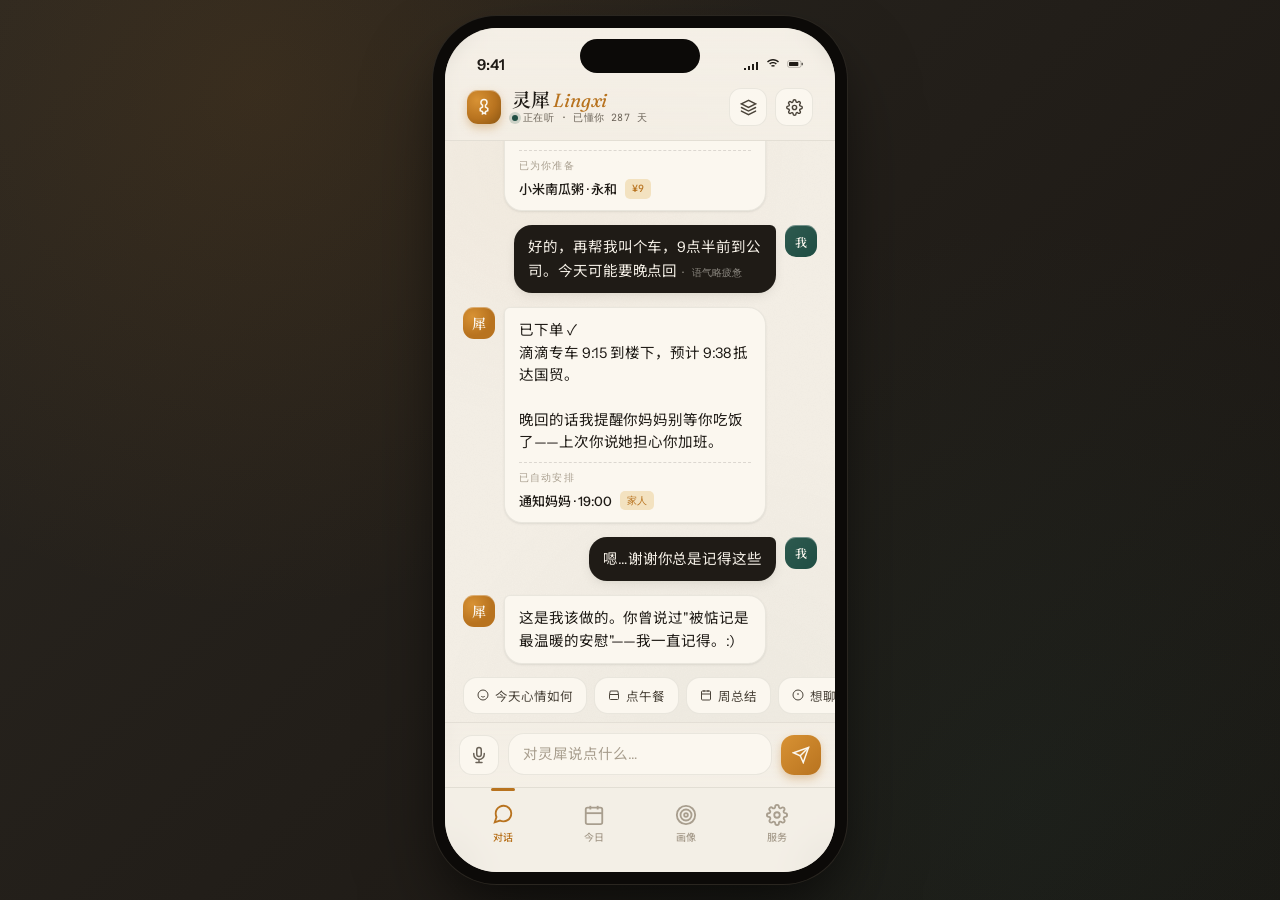
==== index.html @ 7cf900d9 "feat: 设计个人AI对话APP Co-authored-by: traeagent <traeagent@users.noreply.github.com>" ====
<!DOCTYPE html>
<html lang="zh-CN">
<head>
<meta charset="UTF-8" />
<meta name="viewport" content="width=device-width, initial-scale=1.0" />
<title>灵犀 Lingxi · 你的数字分身</title>
<link rel="preconnect" href="https://fonts.googleapis.com">
<link rel="preconnect" href="https://fonts.gstatic.com" crossorigin>
<link href="https://fonts.googleapis.com/css2?family=Fraunces:ital,opsz,wght@0,9..144,300;0,9..144,400;0,9..144,500;0,9..144,600;0,9..144,700;1,9..144,400&family=Instrument+Sans:wght@400;500;600&family=JetBrains+Mono:wght@400;500&family=Noto+Serif+SC:wght@400;500;600;700&family=Noto+Sans+SC:wght@300;400;500;600&display=swap" rel="stylesheet">
<style>
  /* ============ 设计令牌 ============ */
  :root{
    --paper:#F4EFE6;
    --paper-2:#EFE8DB;
    --surface:#FBF7EF;
    --surface-2:#F7F1E6;
    --ink:#1F1B16;
    --ink-2:#4A4339;
    --ink-3:#6B6358;
    --ink-4:#A89E8E;
    --line:rgba(31,27,22,0.08);
    --line-2:rgba(31,27,22,0.14);
    --honey:#B8731F;
    --honey-soft:#E8C993;
    --honey-wash:#F3E2C0;
    --moss:#1F4D43;
    --moss-soft:#C8D6CE;
    --rose:#B5462E;
    --plum:#5A3A52;
    --shadow-sm:0 1px 2px rgba(31,27,22,0.04), 0 1px 3px rgba(31,27,22,0.06);
    --shadow-md:0 4px 12px rgba(31,27,22,0.06), 0 2px 4px rgba(31,27,22,0.04);
    --shadow-lg:0 12px 32px rgba(31,27,22,0.10), 0 4px 12px rgba(31,27,22,0.06);
    --serif:'Fraunces','Noto Serif SC',Georgia,serif;
    --sans:'Instrument Sans','Noto Sans SC',-apple-system,sans-serif;
    --mono:'JetBrains Mono',ui-monospace,monospace;
  }

  *{box-sizing:border-box;margin:0;padding:0;-webkit-tap-highlight-color:transparent;}
  html,body{height:100%;}
  body{
    font-family:var(--sans);
    background:#2A2620;
    color:var(--ink);
    display:flex;align-items:center;justify-content:center;
    min-height:100vh;padding:24px;
    background-image:
      radial-gradient(circle at 20% 10%, rgba(184,115,31,0.12), transparent 40%),
      radial-gradient(circle at 80% 90%, rgba(31,77,67,0.14), transparent 45%),
      linear-gradient(135deg,#2A2620,#1A1612);
    overflow:hidden;
  }

  /* ============ 手机外壳 ============ */
  .device{
    position:relative;
    width:390px;height:844px;
    background:var(--paper);
    border-radius:52px;
    box-shadow:
      0 0 0 12px #0c0a08,
      0 0 0 13px #2a2620,
      0 40px 80px rgba(0,0,0,0.5),
      0 20px 40px rgba(0,0,0,0.3);
    overflow:hidden;
    isolation:isolate;
  }
  /* 纸张纹理 */
  .device::before{
    content:"";position:absolute;inset:0;pointer-events:none;z-index:1;
    background-image:
      radial-gradient(circle at 25% 15%, rgba(184,115,31,0.05), transparent 35%),
      radial-gradient(circle at 75% 85%, rgba(31,77,67,0.04), transparent 40%),
      url("data:image/svg+xml;utf8,<svg xmlns='http://www.w3.org/2000/svg' width='160' height='160'><filter id='n'><feTurbulence type='fractalNoise' baseFrequency='0.85' numOctaves='2' stitchTiles='stitch'/><feColorMatrix values='0 0 0 0 0.12 0 0 0 0 0.10 0 0 0 0 0.08 0 0 0 0.04 0'/></filter><rect width='100%25' height='100%25' filter='url(%23n)'/></svg>");
    mix-blend-mode:multiply;opacity:0.6;
  }

  /* 灵动岛 */
  .notch{
    position:absolute;top:11px;left:50%;transform:translateX(-50%);
    width:120px;height:34px;background:#0c0a08;border-radius:20px;z-index:60;
  }
  .status-bar{
    position:absolute;top:0;left:0;right:0;height:54px;z-index:55;
    display:flex;align-items:center;justify-content:space-between;
    padding:18px 32px 0;font-family:var(--sans);font-weight:600;font-size:15px;color:var(--ink);
  }
  .status-bar .icons{display:flex;gap:6px;align-items:center;}
  .status-bar .icons svg{width:16px;height:16px;}

  /* ============ App 容器 ============ */
  .app{position:absolute;inset:0;display:flex;flex-direction:column;z-index:5;}
  .screen{display:none;flex:1;flex-direction:column;overflow:hidden;}
  .screen.active{display:flex;animation:fadeUp .5s cubic-bezier(.2,.7,.2,1);}

  @keyframes fadeUp{from{opacity:0;transform:translateY(8px);}to{opacity:1;transform:none;}}

  /* ============ 通用头部 ============ */
  .app-header{
    flex-shrink:0;padding:60px 22px 14px;
    display:flex;align-items:center;justify-content:space-between;
    border-bottom:1px solid var(--line);
    background:linear-gradient(180deg,rgba(244,239,230,0.96),rgba(244,239,230,0.7));
    backdrop-filter:blur(8px);
  }
  .brand{display:flex;align-items:center;gap:11px;}
  .brand-mark{
    width:34px;height:34px;border-radius:11px;
    background:radial-gradient(circle at 30% 30%,#D89234,#B8731F 55%,#8A5512);
    box-shadow:inset 0 1px 0 rgba(255,255,255,0.4),0 4px 10px rgba(184,115,31,0.35);
    position:relative;display:flex;align-items:center;justify-content:center;
  }
  .brand-mark::after{
    content:"";position:absolute;width:13px;height:13px;
    background:var(--paper);border-radius:50%;
    box-shadow:inset 0 0 0 2px var(--honey);
    transform:scale(0.5);opacity:0;
  }
  .brand-mark svg{width:18px;height:18px;color:#FBF7EF;}
  .brand-text{display:flex;flex-direction:column;line-height:1.05;}
  .brand-name{font-family:var(--serif);font-weight:600;font-size:19px;letter-spacing:-0.01em;color:var(--ink);}
  .brand-name em{font-style:italic;font-weight:400;color:var(--honey);}
  .brand-status{font-family:var(--mono);font-size:10px;color:var(--ink-3);letter-spacing:0.04em;margin-top:2px;}
  .brand-status .dot{display:inline-block;width:6px;height:6px;border-radius:50%;background:var(--moss);margin-right:5px;box-shadow:0 0 0 3px rgba(31,77,67,0.18);animation:pulse 2.4s ease-in-out infinite;}
  @keyframes pulse{50%{box-shadow:0 0 0 6px rgba(31,77,67,0);}}

  .header-actions{display:flex;gap:8px;}
  .icon-btn{
    width:38px;height:38px;border-radius:12px;border:1px solid var(--line);
    background:var(--surface);display:flex;align-items:center;justify-content:center;
    color:var(--ink-2);cursor:pointer;transition:all .25s ease;
  }
  .icon-btn:hover{background:var(--surface-2);color:var(--ink);transform:translateY(-1px);}
  .icon-btn svg{width:17px;height:17px;}

  /* ============ 1. 对话屏 ============ */
  .chat-screen .chat-body{
    flex:1;overflow-y:auto;padding:18px 18px 12px;
    display:flex;flex-direction:column;gap:14px;
    scroll-behavior:smooth;
  }
  .chat-day{
    text-align:center;font-family:var(--mono);font-size:10px;
    color:var(--ink-4);letter-spacing:0.18em;text-transform:uppercase;
    margin:6px 0 4px;display:flex;align-items:center;gap:10px;
  }
  .chat-day::before,.chat-day::after{content:"";flex:1;height:1px;background:var(--line);}

  .msg{display:flex;gap:9px;animation:msgIn .5s cubic-bezier(.2,.7,.2,1);}
  @keyframes msgIn{from{opacity:0;transform:translateY(6px);}to{opacity:1;transform:none;}}
  .msg.ai{flex-direction:row;}
  .msg.me{flex-direction:row-reverse;}

  .avatar{
    width:32px;height:32px;border-radius:11px;flex-shrink:0;
    background:radial-gradient(circle at 30% 30%,#D89234,#B8731F 60%);
    box-shadow:inset 0 1px 0 rgba(255,255,255,0.35);
    display:flex;align-items:center;justify-content:center;color:#FBF7EF;
    font-family:var(--serif);font-weight:600;font-size:14px;
  }
  .msg.me .avatar{background:linear-gradient(135deg,#2E5A4F,#1F4D43);font-size:12px;}

  .bubble{
    max-width:74%;padding:11px 14px;border-radius:18px;
    font-size:14.5px;line-height:1.55;letter-spacing:-0.005em;
    position:relative;
  }
  .msg.ai .bubble{
    background:var(--surface);color:var(--ink);
    border:1px solid var(--line);
    border-top-left-radius:6px;
    box-shadow:var(--shadow-sm);
  }
  .msg.me .bubble{
    background:var(--ink);color:#F4EFE6;
    border-top-right-radius:6px;
    box-shadow:var(--shadow-md);
  }
  .bubble .rich{margin-top:8px;padding-top:8px;border-top:1px dashed var(--line-2);}
  .msg.me .bubble .rich{border-top-color:rgba(244,239,230,0.18);}
  .bubble .rich-label{font-family:var(--mono);font-size:9.5px;letter-spacing:0.12em;text-transform:uppercase;color:var(--ink-4);margin-bottom:5px;}
  .msg.me .bubble .rich-label{color:rgba(244,239,230,0.55);}
  .bubble .rich-action{
    display:flex;align-items:center;gap:8px;font-size:13px;font-weight:500;
  }
  .bubble .rich-action .chip{
    font-family:var(--mono);font-size:10px;padding:2px 7px;border-radius:5px;
    background:var(--honey-wash);color:var(--honey);font-weight:500;
  }
  .msg.me .bubble .rich-action .chip{background:rgba(232,201,147,0.18);color:var(--honey-soft);}

  .bubble .mood{display:inline-flex;align-items:center;gap:4px;font-family:var(--mono);font-size:10px;color:var(--ink-4);margin-top:6px;}
  .msg.me .bubble .mood{color:rgba(244,239,230,0.5);}

  /* 打字指示 */
  .typing .bubble{padding:14px 16px;}
  .typing-dots{display:flex;gap:4px;}
  .typing-dots span{width:6px;height:6px;border-radius:50%;background:var(--ink-4);animation:typing 1.3s ease-in-out infinite;}
  .typing-dots span:nth-child(2){animation-delay:0.18s;}
  .typing-dots span:nth-child(3){animation-delay:0.36s;}
  @keyframes typing{0%,60%,100%{opacity:0.3;transform:translateY(0);}30%{opacity:1;transform:translateY(-3px);}}

  /* 建议气泡 */
  .suggestions{display:flex;gap:7px;padding:4px 18px 8px;overflow-x:auto;scrollbar-width:none;}
  .suggestions::-webkit-scrollbar{display:none;}
  .sugg{
    flex-shrink:0;padding:8px 13px;border-radius:14px;font-size:12.5px;
    background:var(--surface);border:1px solid var(--line);color:var(--ink-2);
    cursor:pointer;transition:all .2s;white-space:nowrap;
    display:flex;align-items:center;gap:6px;
  }
  .sugg:hover{background:var(--honey-wash);border-color:var(--honey-soft);color:var(--honey);transform:translateY(-1px);}
  .sugg svg{width:12px;height:12px;}

  /* 输入栏 */
  .composer{
    flex-shrink:0;padding:10px 14px 12px;
    border-top:1px solid var(--line);
    background:linear-gradient(180deg,rgba(244,239,230,0.7),var(--paper));
    backdrop-filter:blur(8px);
    display:flex;align-items:flex-end;gap:9px;
  }
  .composer-btn{
    width:40px;height:40px;border-radius:13px;flex-shrink:0;
    background:var(--surface);border:1px solid var(--line);
    display:flex;align-items:center;justify-content:center;color:var(--ink-3);cursor:pointer;transition:all .2s;
  }
  .composer-btn:hover{color:var(--honey);border-color:var(--honey-soft);}
  .composer-btn svg{width:18px;height:18px;}
  .composer-input{
    flex:1;background:var(--surface);border:1px solid var(--line);
    border-radius:16px;padding:10px 14px;font-size:14.5px;font-family:var(--sans);
    color:var(--ink);min-height:40px;max-height:120px;resize:none;outline:none;
    line-height:1.4;
  }
  .composer-input::placeholder{color:var(--ink-4);}
  .composer-input:focus{border-color:var(--honey);background:#fff;}
  .send-btn{
    width:40px;height:40px;border-radius:13px;flex-shrink:0;border:none;cursor:pointer;
    background:linear-gradient(135deg,#D89234,#B8731F);
    box-shadow:0 4px 10px rgba(184,115,31,0.35);
    display:flex;align-items:center;justify-content:center;color:#FBF7EF;
    transition:all .2s;
  }
  .send-btn:hover{transform:translateY(-1px);box-shadow:0 6px 14px rgba(184,115,31,0.45);}
  .send-btn:active{transform:scale(0.95);}
  .send-btn svg{width:18px;height:18px;}

  /* ============ 2. 今日屏 ============ */
  .today-screen .today-body{flex:1;overflow-y:auto;padding:16px 18px 20px;}
  .section-title{
    font-family:var(--serif);font-size:13px;font-weight:500;letter-spacing:0.02em;
    color:var(--ink-3);margin:18px 2px 10px;display:flex;align-items:center;gap:8px;
  }
  .section-title:first-child{margin-top:0;}
  .section-title .count{
    font-family:var(--mono);font-size:10px;color:var(--ink-4);
    background:var(--surface);padding:1px 7px;border-radius:6px;border:1px solid var(--line);
  }

  .hero-card{
    background:linear-gradient(135deg,#1F1B16 0%,#2E2620 100%);
    color:#F4EFE6;border-radius:22px;padding:20px;position:relative;overflow:hidden;
    box-shadow:var(--shadow-lg);
  }
  .hero-card::before{
    content:"";position:absolute;top:-30px;right:-30px;width:140px;height:140px;
    background:radial-gradient(circle,rgba(184,115,31,0.4),transparent 65%);
    border-radius:50%;
  }
  .hero-date{font-family:var(--mono);font-size:10px;letter-spacing:0.16em;color:var(--honey-soft);text-transform:uppercase;}
  .hero-greet{font-family:var(--serif);font-size:24px;font-weight:500;margin-top:6px;line-height:1.2;letter-spacing:-0.01em;}
  .hero-greet em{font-style:italic;color:var(--honey-soft);}
  .hero-meta{display:flex;gap:14px;margin-top:14px;font-size:12px;color:rgba(244,239,230,0.7);}
  .hero-meta span{display:flex;align-items:center;gap:5px;}
  .hero-meta svg{width:13px;height:13px;color:var(--honey-soft);}
  .hero-quote{
    margin-top:14px;padding-top:14px;border-top:1px solid rgba(244,239,230,0.12);
    font-family:var(--serif);font-style:italic;font-size:13px;color:rgba(244,239,230,0.8);line-height:1.5;
  }

  .task-item{
    display:flex;gap:12px;align-items:flex-start;padding:13px 14px;
    background:var(--surface);border:1px solid var(--line);border-radius:14px;
    margin-bottom:8px;cursor:pointer;transition:all .25s;
  }
  .task-item:hover{border-color:var(--line-2);transform:translateX(2px);box-shadow:var(--shadow-sm);}
  .task-check{
    width:20px;height:20px;border-radius:7px;border:1.5px solid var(--ink-4);
    flex-shrink:0;margin-top:1px;display:flex;align-items:center;justify-content:center;
    transition:all .2s;
  }
  .task-check svg{width:11px;height:11px;color:#FBF7EF;opacity:0;transition:opacity .2s;}
  .task-item.done .task-check{background:var(--moss);border-color:var(--moss);}
  .task-item.done .task-check svg{opacity:1;}
  .task-item.done .task-text{color:var(--ink-4);text-decoration:line-through;text-decoration-color:var(--ink-4);}
  .task-content{flex:1;min-width:0;}
  .task-text{font-size:14px;color:var(--ink);line-height:1.4;font-weight:500;}
  .task-sub{font-size:11.5px;color:var(--ink-3);margin-top:3px;display:flex;gap:8px;align-items:center;}
  .task-tag{
    font-family:var(--mono);font-size:9.5px;padding:1px 6px;border-radius:5px;
    letter-spacing:0.04em;text-transform:uppercase;
  }
  .tag-honey{background:var(--honey-wash);color:var(--honey);}
  .tag-moss{background:var(--moss-soft);color:var(--moss);}
  .tag-rose{background:#F3D6CC;color:var(--rose);}
  .tag-plum{background:#E0D2DC;color:var(--plum);}

  .stat-grid{display:grid;grid-template-columns:1fr 1fr;gap:9px;}
  .stat-card{
    background:var(--surface);border:1px solid var(--line);border-radius:14px;padding:13px;
  }
  .stat-label{font-family:var(--mono);font-size:9.5px;letter-spacing:0.1em;text-transform:uppercase;color:var(--ink-4);}
  .stat-value{font-family:var(--serif);font-size:24px;font-weight:500;color:var(--ink);margin-top:4px;letter-spacing:-0.01em;}
  .stat-value small{font-size:13px;color:var(--ink-3);font-weight:400;}
  .stat-trend{font-size:10.5px;color:var(--moss);margin-top:2px;display:flex;align-items:center;gap:3px;}
  .stat-trend.down{color:var(--rose);}

  .mood-strip{display:flex;gap:5px;align-items:flex-end;height:54px;padding:0 2px;}
  .mood-bar{flex:1;border-radius:5px 5px 2px 2px;background:linear-gradient(180deg,var(--honey),var(--honey-soft));position:relative;transition:all .3s;}
  .mood-bar.low{background:linear-gradient(180deg,var(--rose),#D88770);}
  .mood-bar.mid{background:linear-gradient(180deg,#C8A14A,#E8C993);}
  .mood-bar .lbl{position:absolute;bottom:-16px;left:50%;transform:translateX(-50%);font-family:var(--mono);font-size:8.5px;color:var(--ink-4);}

  /* ============ 3. 画像屏 ============ */
  .insights-screen .insights-body{flex:1;overflow-y:auto;padding:16px 18px 20px;}
  .profile-hero{
    background:var(--surface);border:1px solid var(--line);border-radius:22px;
    padding:18px;display:flex;align-items:center;gap:14px;position:relative;overflow:hidden;
  }
  .profile-hero::after{
    content:"";position:absolute;right:-40px;top:-40px;width:120px;height:120px;
    background:radial-gradient(circle,rgba(184,115,31,0.12),transparent 70%);border-radius:50%;
  }
  .profile-orb{
    width:60px;height:60px;border-radius:50%;flex-shrink:0;position:relative;
    background:conic-gradient(from 180deg,
      #B8731F 0deg 60deg,
      #1F4D43 60deg 120deg,
      #B5462E 120deg 180deg,
      #5A3A52 180deg 240deg,
      #C8A14A 240deg 300deg,
      #2E5A4F 300deg 360deg);
    box-shadow:inset 0 0 0 3px var(--surface),0 6px 16px rgba(31,27,22,0.12);
  }
  .profile-orb::after{
    content:"";position:absolute;inset:9px;border-radius:50%;background:var(--surface);
    display:flex;align-items:center;justify-content:center;
  }
  .profile-orb::before{
    content:"你";position:absolute;inset:0;display:flex;align-items:center;justify-content:center;
    font-family:var(--serif);font-weight:600;font-size:16px;color:var(--ink);z-index:2;
  }
  .profile-info{flex:1;min-width:0;}
  .profile-name{font-family:var(--serif);font-size:21px;font-weight:600;letter-spacing:-0.01em;}
  .profile-name em{font-style:italic;color:var(--honey);font-weight:400;}
  .profile-tagline{font-size:12px;color:var(--ink-3);margin-top:3px;line-height:1.4;}
  .profile-meta{display:flex;gap:10px;margin-top:8px;flex-wrap:wrap;}
  .profile-meta span{font-family:var(--mono);font-size:9.5px;color:var(--ink-3);background:var(--paper-2);padding:2px 7px;border-radius:5px;}

  .radar-card{
    background:var(--surface);border:1px solid var(--line);border-radius:20px;
    padding:18px;margin-top:14px;
  }
  .radar-head{display:flex;justify-content:space-between;align-items:baseline;margin-bottom:6px;}
  .radar-title{font-family:var(--serif);font-size:16px;font-weight:600;}
  .radar-sub{font-family:var(--mono);font-size:10px;color:var(--ink-4);letter-spacing:0.06em;}
  .radar-wrap{display:flex;justify-content:center;padding:8px 0 4px;}
  .radar-svg{width:280px;height:240px;}

  .dim-grid{display:grid;grid-template-columns:1fr 1fr;gap:9px;margin-top:8px;}
  .dim-card{
    background:var(--surface);border:1px solid var(--line);border-radius:14px;padding:13px;
    position:relative;overflow:hidden;
  }
  .dim-card .bar{position:absolute;left:0;top:0;bottom:0;width:3px;}
  .dim-bar-honey .bar{background:var(--honey);}
  .dim-bar-moss .bar{background:var(--moss);}
  .dim-bar-rose .bar{background:var(--rose);}
  .dim-bar-plum .bar{background:var(--plum);}
  .dim-name{font-family:var(--mono);font-size:9.5px;letter-spacing:0.1em;text-transform:uppercase;color:var(--ink-4);}
  .dim-score{font-family:var(--serif);font-size:22px;font-weight:600;color:var(--ink);margin-top:2px;letter-spacing:-0.01em;}
  .dim-score small{font-size:11px;color:var(--ink-4);font-weight:400;font-family:var(--sans);}
  .dim-insight{font-size:11.5px;color:var(--ink-3);margin-top:5px;line-height:1.4;}

  .trait-list{background:var(--surface);border:1px solid var(--line);border-radius:16px;padding:6px 14px;margin-top:14px;}
  .trait-row{display:flex;align-items:center;justify-content:space-between;padding:11px 0;border-bottom:1px solid var(--line);}
  .trait-row:last-child{border-bottom:none;}
  .trait-label{font-size:13.5px;color:var(--ink-2);}
  .trait-value{font-family:var(--serif);font-style:italic;font-size:13.5px;color:var(--honey);}

  /* ============ 4. 服务屏 ============ */
  .services-screen .services-body{flex:1;overflow-y:auto;padding:16px 18px 20px;}
  .svc-hero{
    background:linear-gradient(135deg,var(--moss) 0%,#163A32 100%);
    color:#F4EFE6;border-radius:22px;padding:18px;position:relative;overflow:hidden;
    box-shadow:var(--shadow-md);
  }
  .svc-hero::before{
    content:"";position:absolute;bottom:-30px;right:-20px;width:120px;height:120px;
    background:radial-gradient(circle,rgba(232,201,147,0.25),transparent 65%);border-radius:50%;
  }
  .svc-hero-title{font-family:var(--serif);font-size:18px;font-weight:500;line-height:1.3;}
  .svc-hero-title em{font-style:italic;color:var(--honey-soft);}
  .svc-hero-desc{font-size:12px;color:rgba(244,239,230,0.7);margin-top:6px;line-height:1.5;}
  .svc-hero-input{
    margin-top:13px;background:rgba(0,0,0,0.2);border:1px solid rgba(244,239,230,0.15);
    border-radius:13px;padding:11px 14px;font-size:13px;color:rgba(244,239,230,0.5);
    display:flex;align-items:center;gap:9px;
  }
  .svc-hero-input svg{width:15px;height:15px;color:var(--honey-soft);}

  .svc-grid{display:grid;grid-template-columns:1fr 1fr;gap:10px;margin-top:14px;}
  .svc-card{
    background:var(--surface);border:1px solid var(--line);border-radius:16px;
    padding:15px 14px;cursor:pointer;transition:all .25s;position:relative;overflow:hidden;
  }
  .svc-card:hover{transform:translateY(-2px);box-shadow:var(--shadow-md);border-color:var(--line-2);}
  .svc-icon{
    width:36px;height:36px;border-radius:11px;display:flex;align-items:center;justify-content:center;
    margin-bottom:10px;
  }
  .svc-icon svg{width:19px;height:19px;}
  .svc-icon.honey{background:var(--honey-wash);color:var(--honey);}
  .svc-icon.moss{background:var(--moss-soft);color:var(--moss);}
  .svc-icon.rose{background:#F3D6CC;color:var(--rose);}
  .svc-icon.plum{background:#E0D2DC;color:var(--plum);}
  .svc-icon.ink{background:#E5DED2;color:var(--ink-2);}
  .svc-icon.gold{background:#F3E6C0;color:#9C7A1A;}
  .svc-name{font-family:var(--serif);font-size:15px;font-weight:600;letter-spacing:-0.01em;}
  .svc-desc{font-size:11px;color:var(--ink-3);margin-top:3px;line-height:1.4;}
  .svc-badge{
    position:absolute;top:12px;right:12px;font-family:var(--mono);font-size:9px;
    background:var(--rose);color:#FBF7EF;padding:1px 6px;border-radius:5px;letter-spacing:0.04em;
  }

  .recent-svc{margin-top:16px;}
  .recent-item{
    display:flex;align-items:center;gap:12px;padding:12px 14px;
    background:var(--surface);border:1px solid var(--line);border-radius:13px;margin-bottom:7px;
  }
  .recent-dot{width:8px;height:8px;border-radius:50%;flex-shrink:0;}
  .recent-content{flex:1;min-width:0;}
  .recent-title{font-size:13px;font-weight:500;color:var(--ink);}
  .recent-sub{font-size:11px;color:var(--ink-3);margin-top:2px;font-family:var(--mono);}

  /* ============ 底部导航 ============ */
  .tab-bar{
    flex-shrink:0;display:flex;justify-content:space-around;
    padding:10px 12px 22px;background:rgba(244,239,230,0.92);
    backdrop-filter:blur(16px);
    border-top:1px solid var(--line);
    position:relative;z-index:10;
  }
  .tab{
    flex:1;display:flex;flex-direction:column;align-items:center;gap:3px;
    padding:6px 4px;cursor:pointer;color:var(--ink-4);transition:color .2s;position:relative;
  }
  .tab svg{width:22px;height:22px;transition:transform .25s;}
  .tab-label{font-size:10px;font-family:var(--sans);font-weight:500;letter-spacing:0.02em;}
  .tab.active{color:var(--honey);}
  .tab.active svg{transform:translateY(-1px);}
  .tab.active::before{
    content:"";position:absolute;top:-10px;width:24px;height:3px;border-radius:2px;
    background:var(--honey);
  }
  .tab-fab{
    width:46px;height:46px;border-radius:16px;margin-top:-22px;
    background:linear-gradient(135deg,#D89234,#B8731F);
    box-shadow:0 6px 14px rgba(184,115,31,0.4),inset 0 1px 0 rgba(255,255,255,0.3);
    display:flex;align-items:center;justify-content:center;color:#FBF7EF;
    transform:translateY(-2px);transition:transform .2s;
  }
  .tab-fab svg{width:22px;height:22px;}
  .tab-fab:active{transform:translateY(0) scale(0.94);}

  /* 滚动条 */
  ::-webkit-scrollbar{width:0;height:0;}

  /* 浮层提示 */
  .toast{
    position:absolute;bottom:96px;left:50%;transform:translateX(-50%) translateY(20px);
    background:var(--ink);color:#F4EFE6;padding:10px 18px;border-radius:14px;
    font-size:12.5px;font-weight:500;box-shadow:var(--shadow-lg);
    opacity:0;pointer-events:none;transition:all .3s;z-index:80;white-space:nowrap;
    display:flex;align-items:center;gap:7px;
  }
  .toast.show{opacity:1;transform:translateX(-50%) translateY(0);}
  .toast svg{width:14px;height:14px;color:var(--honey-soft);}
</style>
</head>
<body>
<div class="device">
  <div class="notch"></div>
  <div class="status-bar">
    <span>9:41</span>
    <div class="icons">
      <svg viewBox="0 0 16 16" fill="currentColor"><path d="M1 12h2v2H1zm4-2h2v4H5zm4-2h2v6H9zm4-2h2v8h-2z"/></svg>
      <svg viewBox="0 0 16 16" fill="currentColor"><path d="M8 3c2.5 0 4.5 1 6 2.5l-1 1c-1.3-1.3-3-2-5-2s-3.7.7-5 2l-1-1C3.5 4 5.5 3 8 3zm0 3c1.5 0 2.8.5 3.8 1.5l-1 1c-.8-.8-1.7-1.2-2.8-1.2s-2 .4-2.8 1.2l-1-1C5.2 6.5 6.5 6 8 6zm0 3c.8 0 1.5.3 2 .8l-1 1c-.3-.3-.6-.4-1-.4s-.7.1-1 .4l-1-1c.5-.5 1.2-.8 2-.8z"/></svg>
      <svg viewBox="0 0 24 12" fill="none"><rect x="1" y="1" width="20" height="10" rx="2.5" stroke="currentColor" stroke-opacity="0.4"/><rect x="3" y="3" width="14" height="6" rx="1" fill="currentColor"/><rect x="22" y="4" width="1.5" height="4" rx="0.5" fill="currentColor"/></svg>
    </div>
  </div>

  <div class="app">
    <!-- 头部 -->
    <header class="app-header">
      <div class="brand">
        <div class="brand-mark">
          <svg viewBox="0 0 24 24" fill="none" stroke="currentColor" stroke-width="2"><path d="M12 2a4 4 0 0 1 4 4c0 1.5-.8 2.8-2 3.5V12l3 2v3l-3 1v3l-2-1-2 1v-3l-3-1v-3l3-2V9.5A4 4 0 0 1 12 2z"/></svg>
        </div>
        <div class="brand-text">
          <div class="brand-name">灵犀 <em>Lingxi</em></div>
          <div class="brand-status"><span class="dot"></span>正在听 · 已懂你 287 天</div>
        </div>
      </div>
      <div class="header-actions">
        <button class="icon-btn" onclick="toast('记忆宫殿已开启')">
          <svg viewBox="0 0 24 24" fill="none" stroke="currentColor" stroke-width="2" stroke-linecap="round"><path d="M12 2L2 7l10 5 10-5-10-5z"/><path d="M2 17l10 5 10-5M2 12l10 5 10-5"/></svg>
        </button>
        <button class="icon-btn" onclick="toast('设置面板')">
          <svg viewBox="0 0 24 24" fill="none" stroke="currentColor" stroke-width="2"><circle cx="12" cy="12" r="3"/><path d="M19.4 15a1.65 1.65 0 0 0 .33 1.82l.06.06a2 2 0 1 1-2.83 2.83l-.06-.06a1.65 1.65 0 0 0-1.82-.33 1.65 1.65 0 0 0-1 1.51V21a2 2 0 0 1-4 0v-.09A1.65 1.65 0 0 0 9 19.4a1.65 1.65 0 0 0-1.82.33l-.06.06a2 2 0 1 1-2.83-2.83l.06-.06a1.65 1.65 0 0 0 .33-1.82 1.65 1.65 0 0 0-1.51-1H3a2 2 0 0 1 0-4h.09A1.65 1.65 0 0 0 4.6 9a1.65 1.65 0 0 0-.33-1.82l-.06-.06a2 2 0 1 1 2.83-2.83l.06.06a1.65 1.65 0 0 0 1.82.33H9a1.65 1.65 0 0 0 1-1.51V3a2 2 0 0 1 4 0v.09a1.65 1.65 0 0 0 1 1.51 1.65 1.65 0 0 0 1.82-.33l.06-.06a2 2 0 1 1 2.83 2.83l-.06.06a1.65 1.65 0 0 0-.33 1.82V9a1.65 1.65 0 0 0 1.51 1H21a2 2 0 0 1 0 4h-.09a1.65 1.65 0 0 0-1.51 1z"/></svg>
        </button>
      </div>
    </header>

    <!-- ===== 对话屏 ===== -->
    <section class="screen chat-screen active" id="screen-chat">
      <div class="chat-body" id="chatBody">
        <div class="chat-day">今天 · 7月28日 周一</div>

        <div class="msg ai">
          <div class="avatar">犀</div>
          <div class="bubble">
            早安。昨晚你提到今天有项目汇报，我已帮你把会议材料整理到备忘录。<br><br>
            对了，你这两天提到胃不太舒服——<em style="color:var(--honey);font-style:italic;">记得早餐别空腹喝咖啡</em>。要我帮你点一份温热的小米粥吗？
            <div class="rich">
              <div class="rich-label">已为你准备</div>
              <div class="rich-action"><span>小米南瓜粥 · 永和</span><span class="chip">¥9</span></div>
            </div>
          </div>
        </div>

        <div class="msg me">
          <div class="avatar">我</div>
          <div class="bubble">好的，再帮我叫个车，9点半前到公司。今天可能要晚点回
            <div class="mood">· 语气略疲惫</div>
          </div>
        </div>

        <div class="msg ai">
          <div class="avatar">犀</div>
          <div class="bubble">
            已下单 ✓<br>
            滴滴专车 9:15 到楼下，预计 9:38 抵达国贸。<br><br>
            晚回的话我提醒你妈妈别等你吃饭了——上次你说她担心你加班。
            <div class="rich">
              <div class="rich-label">已自动安排</div>
              <div class="rich-action"><span>通知妈妈 · 19:00</span><span class="chip">家人</span></div>
            </div>
          </div>
        </div>

        <div class="msg me">
          <div class="avatar">我</div>
          <div class="bubble">嗯…谢谢你总是记得这些</div>
        </div>

        <div class="msg ai">
          <div class="avatar">犀</div>
          <div class="bubble">
            这是我该做的。你曾说过"被惦记是最温暖的安慰"——我一直记得。:)
          </div>
        </div>
      </div>

      <div class="suggestions">
        <div class="sugg" onclick="quickSend('今天心情怎么样')">
          <svg viewBox="0 0 24 24" fill="none" stroke="currentColor" stroke-width="2"><circle cx="12" cy="12" r="10"/><path d="M8 14s1.5 2 4 2 4-2 4-2"/><line x1="9" y1="9" x2="9.01" y2="9"/><line x1="15" y1="9" x2="15.01" y2="9"/></svg>
          今天心情如何
        </div>
        <div class="sugg" onclick="quickSend('帮我点份午餐')">
          <svg viewBox="0 0 24 24" fill="none" stroke="currentColor" stroke-width="2"><path d="M3 11h18l-1.5-7h-15L3 11zm0 0v8a2 2 0 0 0 2 2h14a2 2 0 0 0 2-2v-8"/></svg>
          点午餐
        </div>
        <div class="sugg" onclick="quickSend('总结我这一周')">
          <svg viewBox="0 0 24 24" fill="none" stroke="currentColor" stroke-width="2"><rect x="3" y="4" width="18" height="18" rx="2"/><line x1="16" y1="2" x2="16" y2="6"/><line x1="8" y1="2" x2="8" y2="6"/><line x1="3" y1="10" x2="21" y2="10"/></svg>
          周总结
        </div>
        <div class="sugg" onclick="quickSend('我有点焦虑')">
          <svg viewBox="0 0 24 24" fill="none" stroke="currentColor" stroke-width="2"><path d="M12 2a10 10 0 1 0 10 10A10 10 0 0 0 12 2z"/><path d="M12 8v4M12 16h.01"/></svg>
          想聊聊
        </div>
      </div>

      <div class="composer">
        <button class="composer-btn" onclick="toast('语音输入中…')">
          <svg viewBox="0 0 24 24" fill="none" stroke="currentColor" stroke-width="2" stroke-linecap="round"><rect x="9" y="2" width="6" height="12" rx="3"/><path d="M19 10v1a7 7 0 0 1-14 0v-1M12 18v4M8 22h8"/></svg>
        </button>
        <textarea class="composer-input" id="composerInput" placeholder="对灵犀说点什么…" rows="1"></textarea>
        <button class="send-btn" onclick="sendMessage()">
          <svg viewBox="0 0 24 24" fill="none" stroke="currentColor" stroke-width="2" stroke-linecap="round"><line x1="22" y1="2" x2="11" y2="13"/><polygon points="22 2 15 22 11 13 2 9 22 2"/></svg>
        </button>
      </div>
    </section>

    <!-- ===== 今日屏 ===== -->
    <section class="screen today-screen" id="screen-today">
      <div class="today-body">
        <div class="hero-card">
          <div class="hero-date">7月28日 · 周一 · 立秋前 11 天</div>
          <div class="hero-greet">早安，<em>立秋将至</em><br>愿你今日从容。</div>
          <div class="hero-meta">
            <span><svg viewBox="0 0 24 24" fill="none" stroke="currentColor" stroke-width="2"><circle cx="12" cy="12" r="5"/><path d="M12 1v2M12 21v2M4.2 4.2l1.4 1.4M18.4 18.4l1.4 1.4M1 12h2M21 12h2M4.2 19.8l1.4-1.4M18.4 5.6l1.4-1.4"/></svg>28°C 晴</span>
            <span><svg viewBox="0 0 24 24" fill="none" stroke="currentColor" stroke-width="2"><path d="M21 12.8A9 9 0 1 1 11.2 3a7 7 0 0 0 9.8 9.8z"/></svg>空气质量 优</span>
            <span><svg viewBox="0 0 24 24" fill="none" stroke="currentColor" stroke-width="2"><path d="M14 9V5a3 3 0 0 0-6 0v4M5 9h14l1 12H4L5 9z"/></svg>3 件事待办</span>
          </div>
          <div class="hero-quote">"昨日你写到：想成为一个不慌不忙的人。今日，便是练习。"</div>
        </div>

        <div class="section-title">今日待办 <span class="count">3</span></div>

        <div class="task-item" onclick="toggleTask(this)">
          <div class="task-check"><svg viewBox="0 0 24 24" fill="none" stroke="currentColor" stroke-width="3"><polyline points="20 6 9 17 4 12"/></svg></div>
          <div class="task-content">
            <div class="task-text">10:00 项目季度汇报</div>
            <div class="task-sub"><span class="task-tag tag-honey">工作</span>会议室 A · 材料已备齐</div>
          </div>
        </div>

        <div class="task-item" onclick="toggleTask(this)">
          <div class="task-check"><svg viewBox="0 0 24 24" fill="none" stroke="currentColor" stroke-width="3"><polyline points="20 6 9 17 4 12"/></svg></div>
          <div class="task-content">
            <div class="task-text">午饭后给爸爸回电话</div>
            <div class="task-sub"><span class="task-tag tag-moss">家人</span>他昨日问起你体检结果</div>
          </div>
        </div>

        <div class="task-item" onclick="toggleTask(this)">
          <div class="task-check"><svg viewBox="0 0 24 24" fill="none" stroke="currentColor" stroke-width="3"><polyline points="20 6 9 17 4 12"/></svg></div>
          <div class="task-content">
            <div class="task-text">续签健身房年卡</div>
            <div class="task-sub"><span class="task-tag tag-rose">健康</span>7月31日到期 · 已坚持 4 个月</div>
          </div>
        </div>

        <div class="section-title">健康节律</div>
        <div class="stat-grid">
          <div class="stat-card">
            <div class="stat-label">睡眠</div>
            <div class="stat-value">7.2<small>h</small></div>
            <div class="stat-trend">↑ 比上周多 0.4h</div>
          </div>
          <div class="stat-card">
            <div class="stat-label">步数</div>
            <div class="stat-value">8,932<small>步</small></div>
            <div class="stat-trend down">↓ 昨日偏少</div>
          </div>
          <div class="stat-card">
            <div class="stat-label">心率均</div>
            <div class="stat-value">72<small>bpm</small></div>
            <div class="stat-trend">平稳</div>
          </div>
          <div class="stat-card">
            <div class="stat-label">饮水</div>
            <div class="stat-value">1.4<small>L</small></div>
            <div class="stat-trend down">↓ 待补充</div>
          </div>
        </div>

        <div class="section-title">本周情绪 <span class="count">7天</span></div>
        <div class="stat-card" style="padding:13px 13px 26px;">
          <div class="mood-strip">
            <div class="mood-bar low" style="height:40%"><span class="lbl">周一</span></div>
            <div class="mood-bar mid" style="height:60%"><span class="lbl">周二</span></div>
            <div class="mood-bar mid" style="height:55%"><span class="lbl">周三</span></div>
            <div class="mood-bar" style="height:85%"><span class="lbl">周四</span></div>
            <div class="mood-bar" style="height:90%"><span class="lbl">周五</span></div>
            <div class="mood-bar mid" style="height:65%"><span class="lbl">周六</span></div>
            <div class="mood-bar" style="height:78%"><span class="lbl">周日</span></div>
          </div>
        </div>
      </div>
    </section>

    <!-- ===== 画像屏 ===== -->
    <section class="screen insights-screen" id="screen-insights">
      <div class="insights-body">
        <div class="profile-hero">
          <div class="profile-orb"></div>
          <div class="profile-info">
            <div class="profile-name">林知远 <em>· 28岁</em></div>
            <div class="profile-tagline">互联网产品经理 · INFJ · 偏好慢节奏与深度</div>
            <div class="profile-meta">
              <span>已陪伴 287 天</span>
              <span>对话 12,486 条</span>
              <span>记忆 342 段</span>
            </div>
          </div>
        </div>

        <div class="radar-card">
          <div class="radar-head">
            <div class="radar-title">六维生命画像</div>
            <div class="radar-sub">UPDATED · 7.28</div>
          </div>
          <div class="radar-wrap">
            <svg class="radar-svg" viewBox="0 0 280 240">
              <!-- 网格 -->
              <g fill="none" stroke="#1F1B16" stroke-opacity="0.08" stroke-width="1">
                <polygon points="140,30 240,90 240,170 140,210 40,170 40,90"/>
                <polygon points="140,60 210,105 210,155 140,180 70,155 70,105"/>
                <polygon points="140,90 180,120 180,140 140,150 100,140 100,120"/>
              </g>
              <!-- 轴线 -->
              <g stroke="#1F1B16" stroke-opacity="0.06" stroke-width="1">
                <line x1="140" y1="120" x2="140" y2="30"/>
                <line x1="140" y1="120" x2="240" y2="90"/>
                <line x1="140" y1="120" x2="240" y2="170"/>
                <line x1="140" y1="120" x2="140" y2="210"/>
                <line x1="140" y1="120" x2="40" y2="170"/>
                <line x1="140" y1="120" x2="40" y2="90"/>
              </g>
              <!-- 数据多边形 -->
              <polygon points="140,42 222,96 220,164 140,196 56,162 52,98"
                fill="#B8731F" fill-opacity="0.18" stroke="#B8731F" stroke-width="1.8"/>
              <!-- 数据点 -->
              <g fill="#B8731F">
                <circle cx="140" cy="42" r="3.5"/>
                <circle cx="222" cy="96" r="3.5"/>
                <circle cx="220" cy="164" r="3.5"/>
                <circle cx="140" cy="196" r="3.5"/>
                <circle cx="56" cy="162" r="3.5"/>
                <circle cx="52" cy="98" r="3.5"/>
              </g>
              <!-- 标签 -->
              <g font-family="Instrument Sans" font-size="10.5" fill="#4A4339" font-weight="500">
                <text x="140" y="20" text-anchor="middle">健康 78</text>
                <text x="252" y="88" text-anchor="middle">情感 86</text>
                <text x="252" y="178" text-anchor="middle">社交 64</text>
                <text x="140" y="228" text-anchor="middle">工作 82</text>
                <text x="28" y="178" text-anchor="middle">生活 75</text>
                <text x="28" y="88" text-anchor="middle">财务 70</text>
              </g>
            </svg>
          </div>
        </div>

        <div class="section-title">维度洞察</div>
        <div class="dim-grid">
          <div class="dim-card dim-bar-rose">
            <div class="bar"></div>
            <div class="dim-name">情感</div>
            <div class="dim-score">86 <small>/ 100</small></div>
            <div class="dim-insight">本周情绪稳定上扬，与父亲通话后明显放松。</div>
          </div>
          <div class="dim-card dim-bar-honey">
            <div class="bar"></div>
            <div class="dim-name">工作</div>
            <div class="dim-score">82 <small>/ 100</small></div>
            <div class="dim-insight">投入度高，但连续 3 晚过 23 点，需注意。</div>
          </div>
          <div class="dim-card dim-bar-plum">
            <div class="bar"></div>
            <div class="dim-name">健康</div>
            <div class="dim-score">78 <small>/ 100</small></div>
            <div class="dim-insight">胃部偶有不适，建议少冰饮、规律早餐。</div>
          </div>
          <div class="dim-card dim-bar-moss">
            <div class="bar"></div>
            <div class="dim-name">生活</div>
            <div class="dim-score">75 <small>/ 100</small></div>
            <div class="dim-insight">阅读时长回升，独处质量提升。</div>
          </div>
        </div>

        <div class="section-title">偏好画像</div>
        <div class="trait-list">
          <div class="trait-row"><span class="trait-label">饮食口味</span><span class="trait-value">清淡 · 微辣</span></div>
          <div class="trait-row"><span class="trait-label">作息节律</span><span class="trait-value">夜猫 · 0点前后</span></div>
          <div class="trait-row"><span class="trait-label">出行偏好</span><span class="trait-value">专车 · 靠窗</span></div>
          <div class="trait-row"><span class="trait-label">阅读偏好</span><span class="trait-value">心理学 · 散文</span></div>
          <div class="trait-row"><span class="trait-label">沟通风格</span><span class="trait-value">温和 · 不说教</span></div>
          <div class="trait-row"><span class="trait-label">在意的事</span><span class="trait-value">家人 · 成长 · 独处</span></div>
        </div>
      </div>
    </section>

    <!-- ===== 服务屏 ===== -->
    <section class="screen services-screen" id="screen-services">
      <div class="services-body">
        <div class="svc-hero">
          <div class="svc-hero-title">说一句话，<em>我替你办妥</em></div>
          <div class="svc-hero-desc">一个对话入口，调度你日常所需的全部服务。无需切换 APP。</div>
          <div class="svc-hero-input">
            <svg viewBox="0 0 24 24" fill="none" stroke="currentColor" stroke-width="2"><path d="M12 2a4 4 0 0 1 4 4c0 1.5-.8 2.8-2 3.5V12l3 2v3l-3 1v3l-2-1-2 1v-3l-3-1v-3l3-2V9.5A4 4 0 0 1 12 2z"/></svg>
            "帮我订明天去上海的高铁，靠窗…"
          </div>
        </div>

        <div class="section-title">常用服务</div>
        <div class="svc-grid">
          <div class="svc-card" onclick="toast('正在打开美团外卖…')">
            <div class="svc-icon honey"><svg viewBox="0 0 24 24" fill="none" stroke="currentColor" stroke-width="2"><path d="M3 11h18l-1.5-7h-15L3 11zm0 0v8a2 2 0 0 0 2 2h14a2 2 0 0 0 2-2v-8M8 15h.01"/></svg></div>
            <div class="svc-name">点外卖</div>
            <div class="svc-desc">你常点 · 永和 / 西贝</div>
            <div class="svc-badge">9折</div>
          </div>
          <div class="svc-card" onclick="toast('正在呼叫滴滴专车…')">
            <div class="svc-icon ink"><svg viewBox="0 0 24 24" fill="none" stroke="currentColor" stroke-width="2"><path d="M5 17h14M5 17l-2-7 3-5h12l3 5-2 7M5 17v3h2v-3M19 17v3h-2v-3M7 13h.01M17 13h.01"/></svg></div>
            <div class="svc-name">打车</div>
            <div class="svc-desc">专车 · 预约 9:15</div>
          </div>
          <div class="svc-card" onclick="toast('正在查询 12306…')">
            <div class="svc-icon moss"><svg viewBox="0 0 24 24" fill="none" stroke="currentColor" stroke-width="2"><rect x="3" y="6" width="18" height="12" rx="2"/><path d="M3 10h18M7 14h2M13 14h2"/></svg></div>
            <div class="svc-name">订票</div>
            <div class="svc-desc">高铁 · 航班 · 电影</div>
          </div>
          <div class="svc-card" onclick="toast('正在打开购物清单…')">
            <div class="svc-icon rose"><svg viewBox="0 0 24 24" fill="none" stroke="currentColor" stroke-width="2"><circle cx="9" cy="21" r="1"/><circle cx="20" cy="21" r="1"/><path d="M1 1h4l2.7 13.4a2 2 0 0 0 2 1.6h9.7a2 2 0 0 0 2-1.6L23 6H6"/></svg></div>
            <div class="svc-name">购物</div>
            <div class="svc-desc">比价 · 代下单</div>
          </div>
          <div class="svc-card" onclick="toast('正在预约健身房…')">
            <div class="svc-icon plum"><svg viewBox="0 0 24 24" fill="none" stroke="currentColor" stroke-width="2"><path d="M6 4v16M18 4v16M2 9h4M2 15h4M18 9h4M18 15h4M6 12h12"/></svg></div>
            <div class="svc-name">预约</div>
            <div class="svc-desc">健身 · 理发 · 体检</div>
          </div>
          <div class="svc-card" onclick="toast('缴费中心')">
            <div class="svc-icon gold"><svg viewBox="0 0 24 24" fill="none" stroke="currentColor" stroke-width="2"><rect x="2" y="5" width="20" height="14" rx="2"/><line x1="2" y1="10" x2="22" y2="10"/></svg></div>
            <div class="svc-name">缴费</div>
            <div class="svc-desc">水电 · 话费 · 房租</div>
          </div>
        </div>

        <div class="section-title">最近代办 <span class="count">3</span></div>
        <div class="recent-item">
          <div class="recent-dot" style="background:var(--moss);"></div>
          <div class="recent-content">
            <div class="recent-title">小米南瓜粥 已送达</div>
            <div class="recent-sub">永和 · ¥9 · 09:02 完成</div>
          </div>
        </div>
        <div class="recent-item">
          <div class="recent-dot" style="background:var(--honey);"></div>
          <div class="recent-content">
            <div class="recent-title">滴滴专车 已预约</div>
            <div class="recent-sub">9:15 · 国贸 · 预计 ¥38</div>
          </div>
        </div>
        <div class="recent-item">
          <div class="recent-dot" style="background:var(--ink-4);"></div>
          <div class="recent-content">
            <div class="recent-title">高铁票 待支付</div>
            <div class="recent-sub">7.29 北京→上海 · G2</div>
          </div>
        </div>
      </div>
    </section>

    <!-- ===== 底部导航 ===== -->
    <nav class="tab-bar">
      <div class="tab active" data-tab="chat" onclick="switchTab('chat')">
        <svg viewBox="0 0 24 24" fill="none" stroke="currentColor" stroke-width="2"><path d="M21 11.5a8.38 8.38 0 0 1-.9 3.8 8.5 8.5 0 0 1-7.6 4.7 8.38 8.38 0 0 1-3.8-.9L3 21l1.9-5.7a8.38 8.38 0 0 1-.9-3.8 8.5 8.5 0 0 1 4.7-7.6 8.38 8.38 0 0 1 3.8-.9h.5a8.48 8.48 0 0 1 8 8v.5z"/></svg>
        <span class="tab-label">对话</span>
      </div>
      <div class="tab" data-tab="today" onclick="switchTab('today')">
        <svg viewBox="0 0 24 24" fill="none" stroke="currentColor" stroke-width="2"><rect x="3" y="4" width="18" height="18" rx="2"/><line x1="16" y1="2" x2="16" y2="6"/><line x1="8" y1="2" x2="8" y2="6"/><line x1="3" y1="10" x2="21" y2="10"/></svg>
        <span class="tab-label">今日</span>
      </div>
      <div class="tab" data-tab="insights" onclick="switchTab('insights')">
        <svg viewBox="0 0 24 24" fill="none" stroke="currentColor" stroke-width="2"><circle cx="12" cy="12" r="10"/><circle cx="12" cy="12" r="6"/><circle cx="12" cy="12" r="2"/></svg>
        <span class="tab-label">画像</span>
      </div>
      <div class="tab" data-tab="services" onclick="switchTab('services')">
        <svg viewBox="0 0 24 24" fill="none" stroke="currentColor" stroke-width="2"><circle cx="12" cy="12" r="3"/><path d="M19.4 15a1.65 1.65 0 0 0 .33 1.82l.06.06a2 2 0 1 1-2.83 2.83l-.06-.06a1.65 1.65 0 0 0-1.82-.33 1.65 1.65 0 0 0-1 1.51V21a2 2 0 0 1-4 0v-.09A1.65 1.65 0 0 0 9 19.4a1.65 1.65 0 0 0-1.82.33l-.06.06a2 2 0 1 1-2.83-2.83l.06-.06a1.65 1.65 0 0 0 .33-1.82 1.65 1.65 0 0 0-1.51-1H3a2 2 0 0 1 0-4h.09A1.65 1.65 0 0 0 4.6 9a1.65 1.65 0 0 0-.33-1.82l-.06-.06a2 2 0 1 1 2.83-2.83l.06.06a1.65 1.65 0 0 0 1.82.33H9a1.65 1.65 0 0 0 1-1.51V3a2 2 0 0 1 4 0v.09a1.65 1.65 0 0 0 1 1.51 1.65 1.65 0 0 0 1.82-.33l.06-.06a2 2 0 1 1 2.83 2.83l-.06.06a1.65 1.65 0 0 0-.33 1.82V9a1.65 1.65 0 0 0 1.51 1H21a2 2 0 0 1 0 4h-.09a1.65 1.65 0 0 0-1.51 1z"/></svg>
        <span class="tab-label">服务</span>
      </div>
    </nav>
  </div>

  <div class="toast" id="toast"></div>
</div>

<script>
  // ============ Tab 切换 ============
  function switchTab(name){
    document.querySelectorAll('.tab').forEach(t=>t.classList.toggle('active',t.dataset.tab===name));
    document.querySelectorAll('.screen').forEach(s=>s.classList.toggle('active',s.id==='screen-'+name));
  }

  // ============ Toast ============
  let toastTimer;
  function toast(msg){
    const el=document.getElementById('toast');
    el.innerHTML='<svg viewBox="0 0 24 24" fill="none" stroke="currentColor" stroke-width="2"><polyline points="20 6 9 17 4 12"/></svg>'+msg;
    el.classList.add('show');
    clearTimeout(toastTimer);
    toastTimer=setTimeout(()=>el.classList.remove('show'),1800);
  }

  // ============ 任务勾选 ============
  function toggleTask(el){
    el.classList.toggle('done');
    if(el.classList.contains('done')){
      const text=el.querySelector('.task-text').textContent;
      toast('已完成 · '+text);
    }
  }

  // ============ 对话交互 ============
  const chatBody=document.getElementById('chatBody');
  const input=document.getElementById('composerInput');

  // 自动高度
  input.addEventListener('input',()=>{
    input.style.height='auto';
    input.style.height=Math.min(input.scrollHeight,120)+'px';
  });
  // 回车发送
  input.addEventListener('keydown',e=>{
    if(e.key==='Enter'&&!e.shiftKey){
      e.preventDefault();sendMessage();
    }
  });

  const aiReplies=[
    {t:'我听到了。你说的时候我感受到一点犹豫——是这件事让你为难吗？',m:'温柔共情'},
    {t:'好的，我已经记下来了。需要我现在帮你安排吗？',m:'主动服务'},
    {t:'嗯，根据你这两周的作息，这个决定挺符合你"想要慢下来"的状态。',m:'调用画像'},
    {t:'我在。想说完吗？我不打断你。',m:'陪伴倾听'},
    {t:'这个我帮你查了——根据你的偏好（清淡、靠窗），已为你筛出 3 个选项。',m:'服务编排'},
    {t:'你上次提到过类似的情境，那次你选择了……这次，你怎么想？',m:'长期记忆'},
  ];

  function sendMessage(){
    const text=input.value.trim();
    if(!text)return;
    addMsg('me',text);
    input.value='';input.style.height='auto';
    // 打字指示
    const typing=addTyping();
    setTimeout(()=>{
      typing.remove();
      const r=aiReplies[Math.floor(Math.random()*aiReplies.length)];
      addMsg('ai',r.t+(r.m?'<div class="mood">· '+r.m+'</div>':''));
    },1100+Math.random()*800);
  }

  function quickSend(text){
    input.value=text;sendMessage();
  }

  function addMsg(who,html){
    const wrap=document.createElement('div');
    wrap.className='msg '+who;
    wrap.innerHTML='<div class="avatar">'+(who==='ai'?'犀':'我')+'</div><div class="bubble">'+html+'</div>';
    chatBody.appendChild(wrap);
    chatBody.scrollTop=chatBody.scrollHeight;
  }

  function addTyping(){
    const wrap=document.createElement('div');
    wrap.className='msg ai typing';
    wrap.innerHTML='<div class="avatar">犀</div><div class="bubble"><div class="typing-dots"><span></span><span></span><span></span></div></div>';
    chatBody.appendChild(wrap);
    chatBody.scrollTop=chatBody.scrollHeight;
    return wrap;
  }

  // 初始滚到底
  setTimeout(()=>{chatBody.scrollTop=chatBody.scrollHeight;},100);
</script>
</body>
</html>
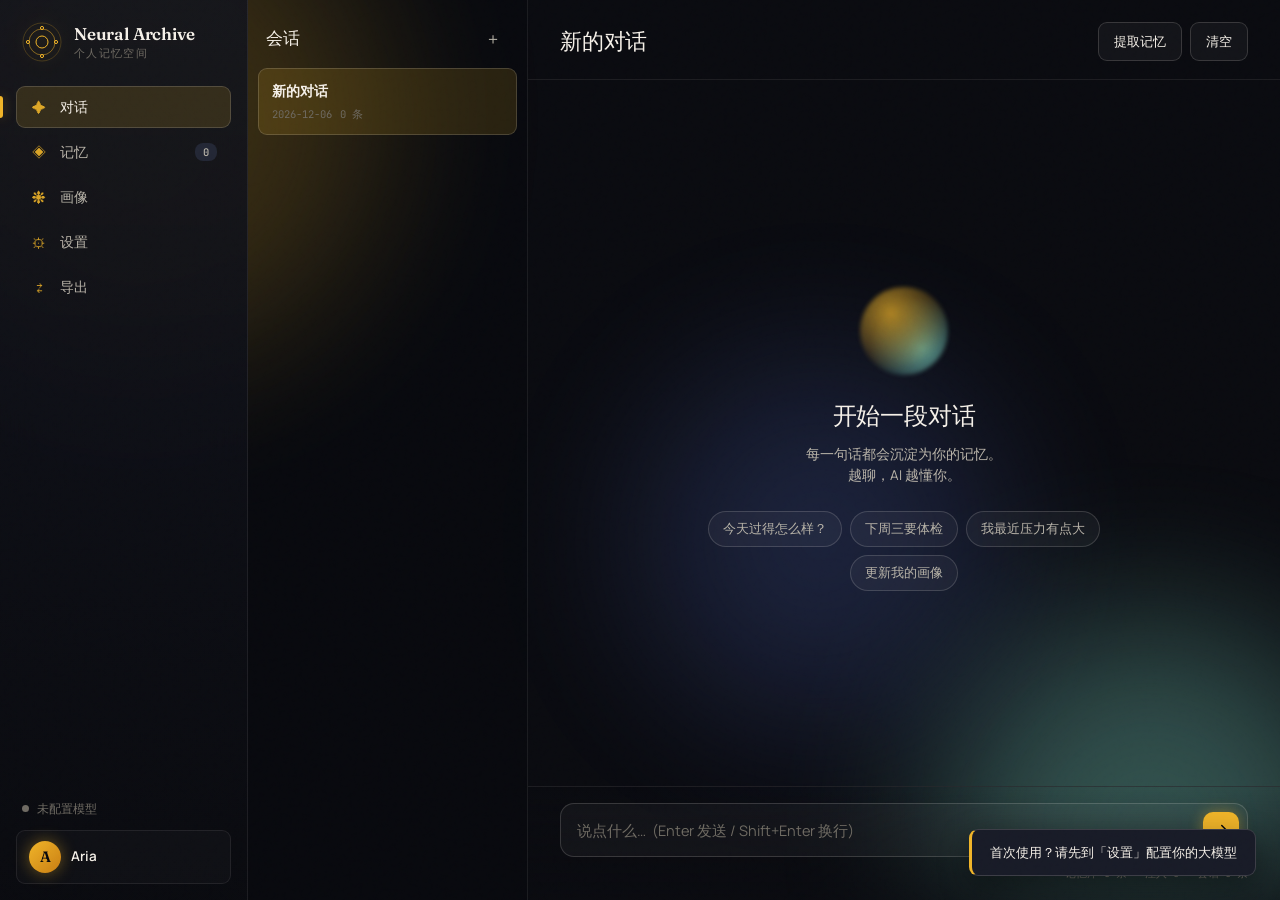
==== commit 87180595: "feat: AI对话式超级APP产品设计 Co-authored-by: traeagent <traeagent@users.noreply.github.com>" ====
--- a/index.html
+++ b/index.html
@@ -3,971 +3,427 @@
 <head>
 <meta charset="UTF-8" />
 <meta name="viewport" content="width=device-width, initial-scale=1.0" />
-<title>灵犀 Lingxi · 你的数字分身</title>
-<link rel="preconnect" href="https://fonts.googleapis.com">
-<link rel="preconnect" href="https://fonts.gstatic.com" crossorigin>
-<link href="https://fonts.googleapis.com/css2?family=Fraunces:ital,opsz,wght@0,9..144,300;0,9..144,400;0,9..144,500;0,9..144,600;0,9..144,700;1,9..144,400&family=Instrument+Sans:wght@400;500;600&family=JetBrains+Mono:wght@400;500&family=Noto+Serif+SC:wght@400;500;600;700&family=Noto+Sans+SC:wght@300;400;500;600&display=swap" rel="stylesheet">
-<style>
-  /* ============ 设计令牌 ============ */
-  :root{
-    --paper:#F4EFE6;
-    --paper-2:#EFE8DB;
-    --surface:#FBF7EF;
-    --surface-2:#F7F1E6;
-    --ink:#1F1B16;
-    --ink-2:#4A4339;
-    --ink-3:#6B6358;
-    --ink-4:#A89E8E;
-    --line:rgba(31,27,22,0.08);
-    --line-2:rgba(31,27,22,0.14);
-    --honey:#B8731F;
-    --honey-soft:#E8C993;
-    --honey-wash:#F3E2C0;
-    --moss:#1F4D43;
-    --moss-soft:#C8D6CE;
-    --rose:#B5462E;
-    --plum:#5A3A52;
-    --shadow-sm:0 1px 2px rgba(31,27,22,0.04), 0 1px 3px rgba(31,27,22,0.06);
-    --shadow-md:0 4px 12px rgba(31,27,22,0.06), 0 2px 4px rgba(31,27,22,0.04);
-    --shadow-lg:0 12px 32px rgba(31,27,22,0.10), 0 4px 12px rgba(31,27,22,0.06);
-    --serif:'Fraunces','Noto Serif SC',Georgia,serif;
-    --sans:'Instrument Sans','Noto Sans SC',-apple-system,sans-serif;
-    --mono:'JetBrains Mono',ui-monospace,monospace;
-  }
-
-  *{box-sizing:border-box;margin:0;padding:0;-webkit-tap-highlight-color:transparent;}
-  html,body{height:100%;}
-  body{
-    font-family:var(--sans);
-    background:#2A2620;
-    color:var(--ink);
-    display:flex;align-items:center;justify-content:center;
-    min-height:100vh;padding:24px;
-    background-image:
-      radial-gradient(circle at 20% 10%, rgba(184,115,31,0.12), transparent 40%),
-      radial-gradient(circle at 80% 90%, rgba(31,77,67,0.14), transparent 45%),
-      linear-gradient(135deg,#2A2620,#1A1612);
-    overflow:hidden;
-  }
-
-  /* ============ 手机外壳 ============ */
-  .device{
-    position:relative;
-    width:390px;height:844px;
-    background:var(--paper);
-    border-radius:52px;
-    box-shadow:
-      0 0 0 12px #0c0a08,
-      0 0 0 13px #2a2620,
-      0 40px 80px rgba(0,0,0,0.5),
-      0 20px 40px rgba(0,0,0,0.3);
-    overflow:hidden;
-    isolation:isolate;
-  }
-  /* 纸张纹理 */
-  .device::before{
-    content:"";position:absolute;inset:0;pointer-events:none;z-index:1;
-    background-image:
-      radial-gradient(circle at 25% 15%, rgba(184,115,31,0.05), transparent 35%),
-      radial-gradient(circle at 75% 85%, rgba(31,77,67,0.04), transparent 40%),
-      url("data:image/svg+xml;utf8,<svg xmlns='http://www.w3.org/2000/svg' width='160' height='160'><filter id='n'><feTurbulence type='fractalNoise' baseFrequency='0.85' numOctaves='2' stitchTiles='stitch'/><feColorMatrix values='0 0 0 0 0.12 0 0 0 0 0.10 0 0 0 0 0.08 0 0 0 0.04 0'/></filter><rect width='100%25' height='100%25' filter='url(%23n)'/></svg>");
-    mix-blend-mode:multiply;opacity:0.6;
-  }
-
-  /* 灵动岛 */
-  .notch{
-    position:absolute;top:11px;left:50%;transform:translateX(-50%);
-    width:120px;height:34px;background:#0c0a08;border-radius:20px;z-index:60;
-  }
-  .status-bar{
-    position:absolute;top:0;left:0;right:0;height:54px;z-index:55;
-    display:flex;align-items:center;justify-content:space-between;
-    padding:18px 32px 0;font-family:var(--sans);font-weight:600;font-size:15px;color:var(--ink);
-  }
-  .status-bar .icons{display:flex;gap:6px;align-items:center;}
-  .status-bar .icons svg{width:16px;height:16px;}
-
-  /* ============ App 容器 ============ */
-  .app{position:absolute;inset:0;display:flex;flex-direction:column;z-index:5;}
-  .screen{display:none;flex:1;flex-direction:column;overflow:hidden;}
-  .screen.active{display:flex;animation:fadeUp .5s cubic-bezier(.2,.7,.2,1);}
-
-  @keyframes fadeUp{from{opacity:0;transform:translateY(8px);}to{opacity:1;transform:none;}}
-
-  /* ============ 通用头部 ============ */
-  .app-header{
-    flex-shrink:0;padding:60px 22px 14px;
-    display:flex;align-items:center;justify-content:space-between;
-    border-bottom:1px solid var(--line);
-    background:linear-gradient(180deg,rgba(244,239,230,0.96),rgba(244,239,230,0.7));
-    backdrop-filter:blur(8px);
-  }
-  .brand{display:flex;align-items:center;gap:11px;}
-  .brand-mark{
-    width:34px;height:34px;border-radius:11px;
-    background:radial-gradient(circle at 30% 30%,#D89234,#B8731F 55%,#8A5512);
-    box-shadow:inset 0 1px 0 rgba(255,255,255,0.4),0 4px 10px rgba(184,115,31,0.35);
-    position:relative;display:flex;align-items:center;justify-content:center;
-  }
-  .brand-mark::after{
-    content:"";position:absolute;width:13px;height:13px;
-    background:var(--paper);border-radius:50%;
-    box-shadow:inset 0 0 0 2px var(--honey);
-    transform:scale(0.5);opacity:0;
-  }
-  .brand-mark svg{width:18px;height:18px;color:#FBF7EF;}
-  .brand-text{display:flex;flex-direction:column;line-height:1.05;}
-  .brand-name{font-family:var(--serif);font-weight:600;font-size:19px;letter-spacing:-0.01em;color:var(--ink);}
-  .brand-name em{font-style:italic;font-weight:400;color:var(--honey);}
-  .brand-status{font-family:var(--mono);font-size:10px;color:var(--ink-3);letter-spacing:0.04em;margin-top:2px;}
-  .brand-status .dot{display:inline-block;width:6px;height:6px;border-radius:50%;background:var(--moss);margin-right:5px;box-shadow:0 0 0 3px rgba(31,77,67,0.18);animation:pulse 2.4s ease-in-out infinite;}
-  @keyframes pulse{50%{box-shadow:0 0 0 6px rgba(31,77,67,0);}}
-
-  .header-actions{display:flex;gap:8px;}
-  .icon-btn{
-    width:38px;height:38px;border-radius:12px;border:1px solid var(--line);
-    background:var(--surface);display:flex;align-items:center;justify-content:center;
-    color:var(--ink-2);cursor:pointer;transition:all .25s ease;
-  }
-  .icon-btn:hover{background:var(--surface-2);color:var(--ink);transform:translateY(-1px);}
-  .icon-btn svg{width:17px;height:17px;}
-
-  /* ============ 1. 对话屏 ============ */
-  .chat-screen .chat-body{
-    flex:1;overflow-y:auto;padding:18px 18px 12px;
-    display:flex;flex-direction:column;gap:14px;
-    scroll-behavior:smooth;
-  }
-  .chat-day{
-    text-align:center;font-family:var(--mono);font-size:10px;
-    color:var(--ink-4);letter-spacing:0.18em;text-transform:uppercase;
-    margin:6px 0 4px;display:flex;align-items:center;gap:10px;
-  }
-  .chat-day::before,.chat-day::after{content:"";flex:1;height:1px;background:var(--line);}
-
-  .msg{display:flex;gap:9px;animation:msgIn .5s cubic-bezier(.2,.7,.2,1);}
-  @keyframes msgIn{from{opacity:0;transform:translateY(6px);}to{opacity:1;transform:none;}}
-  .msg.ai{flex-direction:row;}
-  .msg.me{flex-direction:row-reverse;}
-
-  .avatar{
-    width:32px;height:32px;border-radius:11px;flex-shrink:0;
-    background:radial-gradient(circle at 30% 30%,#D89234,#B8731F 60%);
-    box-shadow:inset 0 1px 0 rgba(255,255,255,0.35);
-    display:flex;align-items:center;justify-content:center;color:#FBF7EF;
-    font-family:var(--serif);font-weight:600;font-size:14px;
-  }
-  .msg.me .avatar{background:linear-gradient(135deg,#2E5A4F,#1F4D43);font-size:12px;}
-
-  .bubble{
-    max-width:74%;padding:11px 14px;border-radius:18px;
-    font-size:14.5px;line-height:1.55;letter-spacing:-0.005em;
-    position:relative;
-  }
-  .msg.ai .bubble{
-    background:var(--surface);color:var(--ink);
-    border:1px solid var(--line);
-    border-top-left-radius:6px;
-    box-shadow:var(--shadow-sm);
-  }
-  .msg.me .bubble{
-    background:var(--ink);color:#F4EFE6;
-    border-top-right-radius:6px;
-    box-shadow:var(--shadow-md);
-  }
-  .bubble .rich{margin-top:8px;padding-top:8px;border-top:1px dashed var(--line-2);}
-  .msg.me .bubble .rich{border-top-color:rgba(244,239,230,0.18);}
-  .bubble .rich-label{font-family:var(--mono);font-size:9.5px;letter-spacing:0.12em;text-transform:uppercase;color:var(--ink-4);margin-bottom:5px;}
-  .msg.me .bubble .rich-label{color:rgba(244,239,230,0.55);}
-  .bubble .rich-action{
-    display:flex;align-items:center;gap:8px;font-size:13px;font-weight:500;
-  }
-  .bubble .rich-action .chip{
-    font-family:var(--mono);font-size:10px;padding:2px 7px;border-radius:5px;
-    background:var(--honey-wash);color:var(--honey);font-weight:500;
-  }
-  .msg.me .bubble .rich-action .chip{background:rgba(232,201,147,0.18);color:var(--honey-soft);}
-
-  .bubble .mood{display:inline-flex;align-items:center;gap:4px;font-family:var(--mono);font-size:10px;color:var(--ink-4);margin-top:6px;}
-  .msg.me .bubble .mood{color:rgba(244,239,230,0.5);}
-
-  /* 打字指示 */
-  .typing .bubble{padding:14px 16px;}
-  .typing-dots{display:flex;gap:4px;}
-  .typing-dots span{width:6px;height:6px;border-radius:50%;background:var(--ink-4);animation:typing 1.3s ease-in-out infinite;}
-  .typing-dots span:nth-child(2){animation-delay:0.18s;}
-  .typing-dots span:nth-child(3){animation-delay:0.36s;}
-  @keyframes typing{0%,60%,100%{opacity:0.3;transform:translateY(0);}30%{opacity:1;transform:translateY(-3px);}}
-
-  /* 建议气泡 */
-  .suggestions{display:flex;gap:7px;padding:4px 18px 8px;overflow-x:auto;scrollbar-width:none;}
-  .suggestions::-webkit-scrollbar{display:none;}
-  .sugg{
-    flex-shrink:0;padding:8px 13px;border-radius:14px;font-size:12.5px;
-    background:var(--surface);border:1px solid var(--line);color:var(--ink-2);
-    cursor:pointer;transition:all .2s;white-space:nowrap;
-    display:flex;align-items:center;gap:6px;
-  }
-  .sugg:hover{background:var(--honey-wash);border-color:var(--honey-soft);color:var(--honey);transform:translateY(-1px);}
-  .sugg svg{width:12px;height:12px;}
-
-  /* 输入栏 */
-  .composer{
-    flex-shrink:0;padding:10px 14px 12px;
-    border-top:1px solid var(--line);
-    background:linear-gradient(180deg,rgba(244,239,230,0.7),var(--paper));
-    backdrop-filter:blur(8px);
-    display:flex;align-items:flex-end;gap:9px;
-  }
-  .composer-btn{
-    width:40px;height:40px;border-radius:13px;flex-shrink:0;
-    background:var(--surface);border:1px solid var(--line);
-    display:flex;align-items:center;justify-content:center;color:var(--ink-3);cursor:pointer;transition:all .2s;
-  }
-  .composer-btn:hover{color:var(--honey);border-color:var(--honey-soft);}
-  .composer-btn svg{width:18px;height:18px;}
-  .composer-input{
-    flex:1;background:var(--surface);border:1px solid var(--line);
-    border-radius:16px;padding:10px 14px;font-size:14.5px;font-family:var(--sans);
-    color:var(--ink);min-height:40px;max-height:120px;resize:none;outline:none;
-    line-height:1.4;
-  }
-  .composer-input::placeholder{color:var(--ink-4);}
-  .composer-input:focus{border-color:var(--honey);background:#fff;}
-  .send-btn{
-    width:40px;height:40px;border-radius:13px;flex-shrink:0;border:none;cursor:pointer;
-    background:linear-gradient(135deg,#D89234,#B8731F);
-    box-shadow:0 4px 10px rgba(184,115,31,0.35);
-    display:flex;align-items:center;justify-content:center;color:#FBF7EF;
-    transition:all .2s;
-  }
-  .send-btn:hover{transform:translateY(-1px);box-shadow:0 6px 14px rgba(184,115,31,0.45);}
-  .send-btn:active{transform:scale(0.95);}
-  .send-btn svg{width:18px;height:18px;}
-
-  /* ============ 2. 今日屏 ============ */
-  .today-screen .today-body{flex:1;overflow-y:auto;padding:16px 18px 20px;}
-  .section-title{
-    font-family:var(--serif);font-size:13px;font-weight:500;letter-spacing:0.02em;
-    color:var(--ink-3);margin:18px 2px 10px;display:flex;align-items:center;gap:8px;
-  }
-  .section-title:first-child{margin-top:0;}
-  .section-title .count{
-    font-family:var(--mono);font-size:10px;color:var(--ink-4);
-    background:var(--surface);padding:1px 7px;border-radius:6px;border:1px solid var(--line);
-  }
-
-  .hero-card{
-    background:linear-gradient(135deg,#1F1B16 0%,#2E2620 100%);
-    color:#F4EFE6;border-radius:22px;padding:20px;position:relative;overflow:hidden;
-    box-shadow:var(--shadow-lg);
-  }
-  .hero-card::before{
-    content:"";position:absolute;top:-30px;right:-30px;width:140px;height:140px;
-    background:radial-gradient(circle,rgba(184,115,31,0.4),transparent 65%);
-    border-radius:50%;
-  }
-  .hero-date{font-family:var(--mono);font-size:10px;letter-spacing:0.16em;color:var(--honey-soft);text-transform:uppercase;}
-  .hero-greet{font-family:var(--serif);font-size:24px;font-weight:500;margin-top:6px;line-height:1.2;letter-spacing:-0.01em;}
-  .hero-greet em{font-style:italic;color:var(--honey-soft);}
-  .hero-meta{display:flex;gap:14px;margin-top:14px;font-size:12px;color:rgba(244,239,230,0.7);}
-  .hero-meta span{display:flex;align-items:center;gap:5px;}
-  .hero-meta svg{width:13px;height:13px;color:var(--honey-soft);}
-  .hero-quote{
-    margin-top:14px;padding-top:14px;border-top:1px solid rgba(244,239,230,0.12);
-    font-family:var(--serif);font-style:italic;font-size:13px;color:rgba(244,239,230,0.8);line-height:1.5;
-  }
-
-  .task-item{
-    display:flex;gap:12px;align-items:flex-start;padding:13px 14px;
-    background:var(--surface);border:1px solid var(--line);border-radius:14px;
-    margin-bottom:8px;cursor:pointer;transition:all .25s;
-  }
-  .task-item:hover{border-color:var(--line-2);transform:translateX(2px);box-shadow:var(--shadow-sm);}
-  .task-check{
-    width:20px;height:20px;border-radius:7px;border:1.5px solid var(--ink-4);
-    flex-shrink:0;margin-top:1px;display:flex;align-items:center;justify-content:center;
-    transition:all .2s;
-  }
-  .task-check svg{width:11px;height:11px;color:#FBF7EF;opacity:0;transition:opacity .2s;}
-  .task-item.done .task-check{background:var(--moss);border-color:var(--moss);}
-  .task-item.done .task-check svg{opacity:1;}
-  .task-item.done .task-text{color:var(--ink-4);text-decoration:line-through;text-decoration-color:var(--ink-4);}
-  .task-content{flex:1;min-width:0;}
-  .task-text{font-size:14px;color:var(--ink);line-height:1.4;font-weight:500;}
-  .task-sub{font-size:11.5px;color:var(--ink-3);margin-top:3px;display:flex;gap:8px;align-items:center;}
-  .task-tag{
-    font-family:var(--mono);font-size:9.5px;padding:1px 6px;border-radius:5px;
-    letter-spacing:0.04em;text-transform:uppercase;
-  }
-  .tag-honey{background:var(--honey-wash);color:var(--honey);}
-  .tag-moss{background:var(--moss-soft);color:var(--moss);}
-  .tag-rose{background:#F3D6CC;color:var(--rose);}
-  .tag-plum{background:#E0D2DC;color:var(--plum);}
-
-  .stat-grid{display:grid;grid-template-columns:1fr 1fr;gap:9px;}
-  .stat-card{
-    background:var(--surface);border:1px solid var(--line);border-radius:14px;padding:13px;
-  }
-  .stat-label{font-family:var(--mono);font-size:9.5px;letter-spacing:0.1em;text-transform:uppercase;color:var(--ink-4);}
-  .stat-value{font-family:var(--serif);font-size:24px;font-weight:500;color:var(--ink);margin-top:4px;letter-spacing:-0.01em;}
-  .stat-value small{font-size:13px;color:var(--ink-3);font-weight:400;}
-  .stat-trend{font-size:10.5px;color:var(--moss);margin-top:2px;display:flex;align-items:center;gap:3px;}
-  .stat-trend.down{color:var(--rose);}
-
-  .mood-strip{display:flex;gap:5px;align-items:flex-end;height:54px;padding:0 2px;}
-  .mood-bar{flex:1;border-radius:5px 5px 2px 2px;background:linear-gradient(180deg,var(--honey),var(--honey-soft));position:relative;transition:all .3s;}
-  .mood-bar.low{background:linear-gradient(180deg,var(--rose),#D88770);}
-  .mood-bar.mid{background:linear-gradient(180deg,#C8A14A,#E8C993);}
-  .mood-bar .lbl{position:absolute;bottom:-16px;left:50%;transform:translateX(-50%);font-family:var(--mono);font-size:8.5px;color:var(--ink-4);}
-
-  /* ============ 3. 画像屏 ============ */
-  .insights-screen .insights-body{flex:1;overflow-y:auto;padding:16px 18px 20px;}
-  .profile-hero{
-    background:var(--surface);border:1px solid var(--line);border-radius:22px;
-    padding:18px;display:flex;align-items:center;gap:14px;position:relative;overflow:hidden;
-  }
-  .profile-hero::after{
-    content:"";position:absolute;right:-40px;top:-40px;width:120px;height:120px;
-    background:radial-gradient(circle,rgba(184,115,31,0.12),transparent 70%);border-radius:50%;
-  }
-  .profile-orb{
-    width:60px;height:60px;border-radius:50%;flex-shrink:0;position:relative;
-    background:conic-gradient(from 180deg,
-      #B8731F 0deg 60deg,
-      #1F4D43 60deg 120deg,
-      #B5462E 120deg 180deg,
-      #5A3A52 180deg 240deg,
-      #C8A14A 240deg 300deg,
-      #2E5A4F 300deg 360deg);
-    box-shadow:inset 0 0 0 3px var(--surface),0 6px 16px rgba(31,27,22,0.12);
-  }
-  .profile-orb::after{
-    content:"";position:absolute;inset:9px;border-radius:50%;background:var(--surface);
-    display:flex;align-items:center;justify-content:center;
-  }
-  .profile-orb::before{
-    content:"你";position:absolute;inset:0;display:flex;align-items:center;justify-content:center;
-    font-family:var(--serif);font-weight:600;font-size:16px;color:var(--ink);z-index:2;
-  }
-  .profile-info{flex:1;min-width:0;}
-  .profile-name{font-family:var(--serif);font-size:21px;font-weight:600;letter-spacing:-0.01em;}
-  .profile-name em{font-style:italic;color:var(--honey);font-weight:400;}
-  .profile-tagline{font-size:12px;color:var(--ink-3);margin-top:3px;line-height:1.4;}
-  .profile-meta{display:flex;gap:10px;margin-top:8px;flex-wrap:wrap;}
-  .profile-meta span{font-family:var(--mono);font-size:9.5px;color:var(--ink-3);background:var(--paper-2);padding:2px 7px;border-radius:5px;}
-
-  .radar-card{
-    background:var(--surface);border:1px solid var(--line);border-radius:20px;
-    padding:18px;margin-top:14px;
-  }
-  .radar-head{display:flex;justify-content:space-between;align-items:baseline;margin-bottom:6px;}
-  .radar-title{font-family:var(--serif);font-size:16px;font-weight:600;}
-  .radar-sub{font-family:var(--mono);font-size:10px;color:var(--ink-4);letter-spacing:0.06em;}
-  .radar-wrap{display:flex;justify-content:center;padding:8px 0 4px;}
-  .radar-svg{width:280px;height:240px;}
-
-  .dim-grid{display:grid;grid-template-columns:1fr 1fr;gap:9px;margin-top:8px;}
-  .dim-card{
-    background:var(--surface);border:1px solid var(--line);border-radius:14px;padding:13px;
-    position:relative;overflow:hidden;
-  }
-  .dim-card .bar{position:absolute;left:0;top:0;bottom:0;width:3px;}
-  .dim-bar-honey .bar{background:var(--honey);}
-  .dim-bar-moss .bar{background:var(--moss);}
-  .dim-bar-rose .bar{background:var(--rose);}
-  .dim-bar-plum .bar{background:var(--plum);}
-  .dim-name{font-family:var(--mono);font-size:9.5px;letter-spacing:0.1em;text-transform:uppercase;color:var(--ink-4);}
-  .dim-score{font-family:var(--serif);font-size:22px;font-weight:600;color:var(--ink);margin-top:2px;letter-spacing:-0.01em;}
-  .dim-score small{font-size:11px;color:var(--ink-4);font-weight:400;font-family:var(--sans);}
-  .dim-insight{font-size:11.5px;color:var(--ink-3);margin-top:5px;line-height:1.4;}
-
-  .trait-list{background:var(--surface);border:1px solid var(--line);border-radius:16px;padding:6px 14px;margin-top:14px;}
-  .trait-row{display:flex;align-items:center;justify-content:space-between;padding:11px 0;border-bottom:1px solid var(--line);}
-  .trait-row:last-child{border-bottom:none;}
-  .trait-label{font-size:13.5px;color:var(--ink-2);}
-  .trait-value{font-family:var(--serif);font-style:italic;font-size:13.5px;color:var(--honey);}
-
-  /* ============ 4. 服务屏 ============ */
-  .services-screen .services-body{flex:1;overflow-y:auto;padding:16px 18px 20px;}
-  .svc-hero{
-    background:linear-gradient(135deg,var(--moss) 0%,#163A32 100%);
-    color:#F4EFE6;border-radius:22px;padding:18px;position:relative;overflow:hidden;
-    box-shadow:var(--shadow-md);
-  }
-  .svc-hero::before{
-    content:"";position:absolute;bottom:-30px;right:-20px;width:120px;height:120px;
-    background:radial-gradient(circle,rgba(232,201,147,0.25),transparent 65%);border-radius:50%;
-  }
-  .svc-hero-title{font-family:var(--serif);font-size:18px;font-weight:500;line-height:1.3;}
-  .svc-hero-title em{font-style:italic;color:var(--honey-soft);}
-  .svc-hero-desc{font-size:12px;color:rgba(244,239,230,0.7);margin-top:6px;line-height:1.5;}
-  .svc-hero-input{
-    margin-top:13px;background:rgba(0,0,0,0.2);border:1px solid rgba(244,239,230,0.15);
-    border-radius:13px;padding:11px 14px;font-size:13px;color:rgba(244,239,230,0.5);
-    display:flex;align-items:center;gap:9px;
-  }
-  .svc-hero-input svg{width:15px;height:15px;color:var(--honey-soft);}
-
-  .svc-grid{display:grid;grid-template-columns:1fr 1fr;gap:10px;margin-top:14px;}
-  .svc-card{
-    background:var(--surface);border:1px solid var(--line);border-radius:16px;
-    padding:15px 14px;cursor:pointer;transition:all .25s;position:relative;overflow:hidden;
-  }
-  .svc-card:hover{transform:translateY(-2px);box-shadow:var(--shadow-md);border-color:var(--line-2);}
-  .svc-icon{
-    width:36px;height:36px;border-radius:11px;display:flex;align-items:center;justify-content:center;
-    margin-bottom:10px;
-  }
-  .svc-icon svg{width:19px;height:19px;}
-  .svc-icon.honey{background:var(--honey-wash);color:var(--honey);}
-  .svc-icon.moss{background:var(--moss-soft);color:var(--moss);}
-  .svc-icon.rose{background:#F3D6CC;color:var(--rose);}
-  .svc-icon.plum{background:#E0D2DC;color:var(--plum);}
-  .svc-icon.ink{background:#E5DED2;color:var(--ink-2);}
-  .svc-icon.gold{background:#F3E6C0;color:#9C7A1A;}
-  .svc-name{font-family:var(--serif);font-size:15px;font-weight:600;letter-spacing:-0.01em;}
-  .svc-desc{font-size:11px;color:var(--ink-3);margin-top:3px;line-height:1.4;}
-  .svc-badge{
-    position:absolute;top:12px;right:12px;font-family:var(--mono);font-size:9px;
-    background:var(--rose);color:#FBF7EF;padding:1px 6px;border-radius:5px;letter-spacing:0.04em;
-  }
-
-  .recent-svc{margin-top:16px;}
-  .recent-item{
-    display:flex;align-items:center;gap:12px;padding:12px 14px;
-    background:var(--surface);border:1px solid var(--line);border-radius:13px;margin-bottom:7px;
-  }
-  .recent-dot{width:8px;height:8px;border-radius:50%;flex-shrink:0;}
-  .recent-content{flex:1;min-width:0;}
-  .recent-title{font-size:13px;font-weight:500;color:var(--ink);}
-  .recent-sub{font-size:11px;color:var(--ink-3);margin-top:2px;font-family:var(--mono);}
-
-  /* ============ 底部导航 ============ */
-  .tab-bar{
-    flex-shrink:0;display:flex;justify-content:space-around;
-    padding:10px 12px 22px;background:rgba(244,239,230,0.92);
-    backdrop-filter:blur(16px);
-    border-top:1px solid var(--line);
-    position:relative;z-index:10;
-  }
-  .tab{
-    flex:1;display:flex;flex-direction:column;align-items:center;gap:3px;
-    padding:6px 4px;cursor:pointer;color:var(--ink-4);transition:color .2s;position:relative;
-  }
-  .tab svg{width:22px;height:22px;transition:transform .25s;}
-  .tab-label{font-size:10px;font-family:var(--sans);font-weight:500;letter-spacing:0.02em;}
-  .tab.active{color:var(--honey);}
-  .tab.active svg{transform:translateY(-1px);}
-  .tab.active::before{
-    content:"";position:absolute;top:-10px;width:24px;height:3px;border-radius:2px;
-    background:var(--honey);
-  }
-  .tab-fab{
-    width:46px;height:46px;border-radius:16px;margin-top:-22px;
-    background:linear-gradient(135deg,#D89234,#B8731F);
-    box-shadow:0 6px 14px rgba(184,115,31,0.4),inset 0 1px 0 rgba(255,255,255,0.3);
-    display:flex;align-items:center;justify-content:center;color:#FBF7EF;
-    transform:translateY(-2px);transition:transform .2s;
-  }
-  .tab-fab svg{width:22px;height:22px;}
-  .tab-fab:active{transform:translateY(0) scale(0.94);}
-
-  /* 滚动条 */
-  ::-webkit-scrollbar{width:0;height:0;}
-
-  /* 浮层提示 */
-  .toast{
-    position:absolute;bottom:96px;left:50%;transform:translateX(-50%) translateY(20px);
-    background:var(--ink);color:#F4EFE6;padding:10px 18px;border-radius:14px;
-    font-size:12.5px;font-weight:500;box-shadow:var(--shadow-lg);
-    opacity:0;pointer-events:none;transition:all .3s;z-index:80;white-space:nowrap;
-    display:flex;align-items:center;gap:7px;
-  }
-  .toast.show{opacity:1;transform:translateX(-50%) translateY(0);}
-  .toast svg{width:14px;height:14px;color:var(--honey-soft);}
-</style>
+<meta name="theme-color" content="#0a0b10" />
+<title>Neural Archive · 个人 AI 记忆空间</title>
+<link rel="preconnect" href="https://fonts.googleapis.com" />
+<link rel="preconnect" href="https://fonts.gstatic.com" crossorigin />
+<link href="https://fonts.googleapis.com/css2?family=Fraunces:ital,opsz,wght@0,9..144,300;0,9..144,400;0,9..144,500;0,9..144,600;0,9..144,700;1,9..144,400&family=Manrope:wght@300;400;500;600;700;800&family=JetBrains+Mono:wght@400;500;600&display=swap" rel="stylesheet" />
+<link rel="stylesheet" href="styles.css" />
 </head>
 <body>
-<div class="device">
-  <div class="notch"></div>
-  <div class="status-bar">
-    <span>9:41</span>
-    <div class="icons">
-      <svg viewBox="0 0 16 16" fill="currentColor"><path d="M1 12h2v2H1zm4-2h2v4H5zm4-2h2v6H9zm4-2h2v8h-2z"/></svg>
-      <svg viewBox="0 0 16 16" fill="currentColor"><path d="M8 3c2.5 0 4.5 1 6 2.5l-1 1c-1.3-1.3-3-2-5-2s-3.7.7-5 2l-1-1C3.5 4 5.5 3 8 3zm0 3c1.5 0 2.8.5 3.8 1.5l-1 1c-.8-.8-1.7-1.2-2.8-1.2s-2 .4-2.8 1.2l-1-1C5.2 6.5 6.5 6 8 6zm0 3c.8 0 1.5.3 2 .8l-1 1c-.3-.3-.6-.4-1-.4s-.7.1-1 .4l-1-1c.5-.5 1.2-.8 2-.8z"/></svg>
-      <svg viewBox="0 0 24 12" fill="none"><rect x="1" y="1" width="20" height="10" rx="2.5" stroke="currentColor" stroke-opacity="0.4"/><rect x="3" y="3" width="14" height="6" rx="1" fill="currentColor"/><rect x="22" y="4" width="1.5" height="4" rx="0.5" fill="currentColor"/></svg>
+<!-- 颗粒纹理叠加层 -->
+<div class="grain" aria-hidden="true"></div>
+<!-- 环境光晕 -->
+<div class="ambient" aria-hidden="true">
+  <span class="orb orb-1"></span>
+  <span class="orb orb-2"></span>
+  <span class="orb orb-3"></span>
+</div>
+
+<div class="app" id="app">
+  <!-- 侧边导航 -->
+  <aside class="rail">
+    <div class="brand">
+      <div class="brand-mark" aria-hidden="true">
+        <svg viewBox="0 0 40 40" fill="none">
+          <circle cx="20" cy="20" r="6" />
+          <circle cx="20" cy="20" r="13" opacity="0.5" />
+          <circle cx="20" cy="20" r="19" opacity="0.22" />
+          <circle cx="6" cy="20" r="1.6" fill="currentColor"/>
+          <circle cx="34" cy="20" r="1.6" fill="currentColor"/>
+          <circle cx="20" cy="6" r="1.6" fill="currentColor"/>
+          <circle cx="20" cy="34" r="1.6" fill="currentColor"/>
+        </svg>
+      </div>
+      <div class="brand-text">
+        <span class="brand-name">Neural Archive</span>
+        <span class="brand-sub">个人记忆空间</span>
+      </div>
     </div>
+
+    <nav class="nav">
+      <button class="nav-item active" data-view="chat">
+        <span class="nav-ico">✦</span><span>对话</span>
+      </button>
+      <button class="nav-item" data-view="memory">
+        <span class="nav-ico">◈</span><span>记忆</span>
+        <span class="nav-badge" id="memBadge">0</span>
+      </button>
+      <button class="nav-item" data-view="profile">
+        <span class="nav-ico">❋</span><span>画像</span>
+      </button>
+      <button class="nav-item" data-view="settings">
+        <span class="nav-ico">⚙</span><span>设置</span>
+      </button>
+      <button class="nav-item" data-view="export">
+        <span class="nav-ico">⇄</span><span>导出</span>
+      </button>
+    </nav>
+
+    <div class="rail-foot">
+      <div class="status" id="connStatus">
+        <span class="status-dot" id="statusDot"></span>
+        <span id="statusText">未配置模型</span>
+      </div>
+      <div class="persona-chip" id="personaChip">
+        <span class="persona-avatar" id="personaAvatar">A</span>
+        <span class="persona-name" id="personaName">Aria</span>
+      </div>
+    </div>
+  </aside>
+
+  <!-- 主区域 -->
+  <main class="stage">
+
+    <!-- ============ 对话视图 ============ -->
+    <section class="view view-chat active" id="view-chat">
+      <div class="chat-layout">
+        <!-- 会话列表 -->
+        <div class="conv-panel">
+          <div class="conv-head">
+            <h3>会话</h3>
+            <button class="btn-icon" id="newConvBtn" title="新建会话">＋</button>
+          </div>
+          <div class="conv-list" id="convList"></div>
+        </div>
+
+        <!-- 对话主区 -->
+        <div class="chat-main">
+          <header class="chat-header">
+            <div class="chat-title-row">
+              <h2 id="chatTitle">新的对话</h2>
+              <span class="chat-meta" id="chatMeta"></span>
+            </div>
+            <div class="chat-actions">
+              <button class="btn-ghost" id="extractMemBtn" title="从此会话提取记忆">提取记忆</button>
+              <button class="btn-ghost" id="clearConvBtn" title="清空当前会话">清空</button>
+            </div>
+          </header>
+
+          <div class="messages" id="messages">
+            <div class="empty-state" id="chatEmpty">
+              <div class="empty-orb"></div>
+              <h3>开始一段对话</h3>
+              <p>每一句话都会沉淀为你的记忆。<br/>越聊，AI 越懂你。</p>
+              <div class="suggest-row" id="suggestRow">
+                <button class="suggest-chip" data-prompt="今天过得怎么样？">今天过得怎么样？</button>
+                <button class="suggest-chip" data-prompt="帮我记一下，我下周三要体检">帮我记一下，我下周三要体检</button>
+                <button class="suggest-chip" data-prompt="我最近压力有点大，想聊聊">我最近压力有点大</button>
+                <button class="suggest-chip" data-prompt="更新我的画像：我是产品经理，喜欢摄影">更新我的画像</button>
+              </div>
+            </div>
+          </div>
+
+          <div class="composer">
+            <div class="composer-inner">
+              <textarea id="msgInput" placeholder="说点什么…  (Enter 发送 / Shift+Enter 换行)" rows="1"></textarea>
+              <button class="btn-send" id="sendBtn" title="发送">
+                <svg viewBox="0 0 24 24" fill="none"><path d="M5 12h14M13 6l6 6-6 6" stroke="currentColor" stroke-width="2" stroke-linecap="round" stroke-linejoin="round"/></svg>
+              </button>
+            </div>
+            <div class="composer-hint">
+              <span id="memHint">记忆将自动注入上下文</span>
+              <span class="dot-sep">·</span>
+              <span id="tokenHint">—</span>
+            </div>
+          </div>
+        </div>
+      </div>
+    </section>
+
+    <!-- ============ 记忆视图 ============ -->
+    <section class="view view-memory" id="view-memory">
+      <header class="view-head">
+        <div>
+          <h2>记忆档案</h2>
+          <p class="view-sub">从对话中沉淀的事实、偏好与情境。</p>
+        </div>
+        <div class="view-head-actions">
+          <button class="btn-ghost" id="addMemBtn">＋ 手动添加</button>
+        </div>
+      </header>
+
+      <div class="mem-stats" id="memStats"></div>
+
+      <div class="mem-controls">
+        <div class="search-box">
+          <span class="search-ico">⌕</span>
+          <input type="text" id="memSearch" placeholder="搜索记忆…" />
+        </div>
+        <div class="filter-chips" id="memFilters"></div>
+      </div>
+
+      <div class="mem-grid" id="memGrid"></div>
+    </section>
+
+    <!-- ============ 画像视图 ============ -->
+    <section class="view view-profile" id="view-profile">
+      <header class="view-head">
+        <div>
+          <h2>用户画像</h2>
+          <p class="view-sub">由记忆聚合而成的立体你。</p>
+        </div>
+        <div class="view-head-actions">
+          <button class="btn-ghost" id="rebuildProfileBtn">重新聚合</button>
+          <button class="btn-ghost" id="editProfileBtn">编辑基础信息</button>
+        </div>
+      </header>
+
+      <div class="profile-grid">
+        <div class="profile-card profile-identity">
+          <div class="identity-orb" id="identityOrb"></div>
+          <h3 id="profileName">未命名</h3>
+          <p id="profileTagline">尚无画像数据</p>
+          <div class="identity-meta" id="identityMeta"></div>
+        </div>
+
+        <div class="profile-card profile-radar">
+          <h4>维度雷达</h4>
+          <div class="radar-wrap">
+            <canvas id="radarCanvas" width="320" height="320"></canvas>
+          </div>
+        </div>
+
+        <div class="profile-card profile-personality">
+          <h4>性格倾向</h4>
+          <div id="personalityList" class="trait-list"></div>
+        </div>
+
+        <div class="profile-card profile-interests">
+          <h4>兴趣 / 偏好</h4>
+          <div id="interestTags" class="tag-cloud"></div>
+        </div>
+
+        <div class="profile-card profile-facts">
+          <h4>关键事实</h4>
+          <ul id="factList" class="fact-list"></ul>
+        </div>
+
+        <div class="profile-card profile-goals">
+          <h4>目标 / 价值观</h4>
+          <ul id="goalList" class="fact-list"></ul>
+        </div>
+      </div>
+    </section>
+
+    <!-- ============ 设置视图 ============ -->
+    <section class="view view-settings" id="view-settings">
+      <header class="view-head">
+        <div>
+          <h2>设置</h2>
+          <p class="view-sub">配置你的大模型与人格。密钥仅存于本地浏览器。</p>
+        </div>
+      </header>
+
+      <div class="settings-grid">
+        <!-- LLM 配置 -->
+        <div class="settings-card">
+          <div class="sc-head">
+            <h3>大模型配置</h3>
+            <span class="sc-tag">OpenAI 兼容</span>
+          </div>
+          <div class="field">
+            <label>服务商预设</label>
+            <select id="llmPreset">
+              <option value="custom">自定义</option>
+              <option value="openai">OpenAI</option>
+              <option value="deepseek">DeepSeek</option>
+              <option value="moonshot">Moonshot (Kimi)</option>
+              <option value="zhipu">智谱 GLM</option>
+              <option value="dashscope">阿里通义 (DashScope)</option>
+              <option value="ollama">Ollama (本地)</option>
+              <option value="openrouter">OpenRouter</option>
+              <option value="siliconflow">SiliconFlow</option>
+            </select>
+          </div>
+          <div class="field">
+            <label>API Base URL</label>
+            <input type="text" id="llmBaseUrl" placeholder="https://api.openai.com/v1" />
+          </div>
+          <div class="field">
+            <label>API Key / Token</label>
+            <div class="secret-input">
+              <input type="password" id="llmApiKey" placeholder="sk-..." autocomplete="off" />
+              <button class="btn-icon mini" id="toggleKey" title="显示/隐藏">👁</button>
+            </div>
+          </div>
+          <div class="field-row">
+            <div class="field">
+              <label>模型名称</label>
+              <input type="text" id="llmModel" placeholder="gpt-4o-mini" />
+            </div>
+            <div class="field">
+              <label>温度</label>
+              <input type="number" id="llmTemp" min="0" max="2" step="0.1" value="0.7" />
+            </div>
+          </div>
+          <div class="field-row">
+            <div class="field">
+              <label>最大 Tokens</label>
+              <input type="number" id="llmMaxTokens" min="256" step="64" value="2048" />
+            </div>
+            <div class="field">
+              <label>记忆注入条数</label>
+              <input type="number" id="memInjectCount" min="0" max="50" value="12" />
+            </div>
+          </div>
+          <div class="field">
+            <label>系统提示词（人格设定）</label>
+            <textarea id="llmSystemPrompt" rows="5" placeholder="你是用户的私人 AI 伴侣…"></textarea>
+          </div>
+          <div class="settings-actions">
+            <button class="btn-primary" id="saveLlmBtn">保存配置</button>
+            <button class="btn-ghost" id="testLlmBtn">测试连接</button>
+          </div>
+          <div class="test-result" id="testResult"></div>
+        </div>
+
+        <!-- 人格配置 -->
+        <div class="settings-card">
+          <div class="sc-head">
+            <h3>AI 人格</h3>
+          </div>
+          <div class="field-row">
+            <div class="field">
+              <label>称呼</label>
+              <input type="text" id="personaNameInput" placeholder="Aria" />
+            </div>
+            <div class="field">
+              <label>头像字母</label>
+              <input type="text" id="personaAvatarInput" maxlength="2" placeholder="A" />
+            </div>
+          </div>
+          <div class="field">
+            <label>性格基调</label>
+            <select id="personaTone">
+              <option>温柔共情</option>
+              <option>理性冷静</option>
+              <option>幽默活泼</option>
+              <option>沉稳睿智</option>
+              <option>俏皮可爱</option>
+            </select>
+          </div>
+          <div class="field">
+            <label>主题色</label>
+            <div class="color-row" id="colorRow">
+              <button class="color-swatch active" data-color="amber" style="--c:#f0b429"></button>
+              <button class="color-swatch" data-color="rose" style="--c:#f0709e"></button>
+              <button class="color-swatch" data-color="mint" style="--c:#7dd3c0"></button>
+              <button class="color-swatch" data-color="violet" style="--c:#a78bfa"></button>
+              <button class="color-swatch" data-color="coral" style="--c:#ff8a65"></button>
+            </div>
+          </div>
+          <div class="settings-actions">
+            <button class="btn-primary" id="savePersonaBtn">保存人格</button>
+          </div>
+        </div>
+
+        <!-- 记忆策略 -->
+        <div class="settings-card">
+          <div class="sc-head">
+            <h3>记忆策略</h3>
+          </div>
+          <label class="switch-row">
+            <span>对话后自动提取记忆</span>
+            <input type="checkbox" id="autoExtract" checked />
+          </label>
+          <label class="switch-row">
+            <span>提取时调用 LLM</span>
+            <span class="muted">关闭则使用本地规则</span>
+            <input type="checkbox" id="llmExtract" checked />
+          </label>
+          <label class="switch-row">
+            <span>流式输出</span>
+            <input type="checkbox" id="streamToggle" checked />
+          </label>
+          <div class="settings-actions">
+            <button class="btn-primary" id="saveMemPolicyBtn">保存策略</button>
+          </div>
+        </div>
+      </div>
+    </section>
+
+    <!-- ============ 导出视图 ============ -->
+    <section class="view view-export" id="view-export">
+      <header class="view-head">
+        <div>
+          <h2>数据与画像导出</h2>
+          <p class="view-sub">将你的记忆与画像导出为标准文件，可传输至外部硬件/软件还原。</p>
+        </div>
+      </header>
+
+      <div class="export-grid">
+        <div class="export-card export-stats">
+          <h3>数据概览</h3>
+          <div class="stat-list" id="exportStats"></div>
+        </div>
+
+        <div class="export-card">
+          <h3>导出选项</h3>
+          <p class="ec-desc">标准格式 <code>neural-archive-profile/v1</code>，含画像、记忆、（可选）会话。密钥不会被导出。</p>
+
+          <label class="check-row">
+            <input type="checkbox" id="expProfile" checked />
+            <span>用户画像</span>
+          </label>
+          <label class="check-row">
+            <input type="checkbox" id="expMemory" checked />
+            <span>全部记忆</span>
+          </label>
+          <label class="check-row">
+            <input type="checkbox" id="expConv" />
+            <span>会话记录</span>
+          </label>
+          <label class="check-row">
+            <input type="checkbox" id="expSettings" checked />
+            <span>配置（不含密钥）</span>
+          </label>
+
+          <div class="settings-actions">
+            <button class="btn-primary" id="exportJsonBtn">导出 JSON</button>
+            <button class="btn-ghost" id="exportMdBtn">导出 Markdown 画像</button>
+            <button class="btn-ghost" id="copyProfileBtn">复制画像摘要</button>
+          </div>
+        </div>
+
+        <div class="export-card">
+          <h3>导入还原</h3>
+          <p class="ec-desc">从标准 JSON 文件还原画像与记忆。将合并入当前数据。</p>
+          <div class="drop-zone" id="dropZone">
+            <input type="file" id="importFile" accept=".json,application/json" hidden />
+            <div class="dz-inner">
+              <div class="dz-ico">⇩</div>
+              <p>点击或拖拽 <code>.json</code> 文件至此</p>
+              <span class="muted">仅支持 Neural Archive 标准格式</span>
+            </div>
+          </div>
+          <div class="import-result" id="importResult"></div>
+        </div>
+
+        <div class="export-card export-schema">
+          <h3>标准画像摘要预览</h3>
+          <pre id="schemaPreview" class="code-block"></pre>
+        </div>
+      </div>
+    </section>
+
+  </main>
+</div>
+
+<!-- 通用模态 -->
+<div class="modal-overlay" id="modalOverlay">
+  <div class="modal" id="modal">
+    <div class="modal-head">
+      <h3 id="modalTitle">标题</h3>
+      <button class="btn-icon" id="modalClose">✕</button>
+    </div>
+    <div class="modal-body" id="modalBody"></div>
   </div>
-
-  <div class="app">
-    <!-- 头部 -->
-    <header class="app-header">
-      <div class="brand">
-        <div class="brand-mark">
-          <svg viewBox="0 0 24 24" fill="none" stroke="currentColor" stroke-width="2"><path d="M12 2a4 4 0 0 1 4 4c0 1.5-.8 2.8-2 3.5V12l3 2v3l-3 1v3l-2-1-2 1v-3l-3-1v-3l3-2V9.5A4 4 0 0 1 12 2z"/></svg>
-        </div>
-        <div class="brand-text">
-          <div class="brand-name">灵犀 <em>Lingxi</em></div>
-          <div class="brand-status"><span class="dot"></span>正在听 · 已懂你 287 天</div>
-        </div>
-      </div>
-      <div class="header-actions">
-        <button class="icon-btn" onclick="toast('记忆宫殿已开启')">
-          <svg viewBox="0 0 24 24" fill="none" stroke="currentColor" stroke-width="2" stroke-linecap="round"><path d="M12 2L2 7l10 5 10-5-10-5z"/><path d="M2 17l10 5 10-5M2 12l10 5 10-5"/></svg>
-        </button>
-        <button class="icon-btn" onclick="toast('设置面板')">
-          <svg viewBox="0 0 24 24" fill="none" stroke="currentColor" stroke-width="2"><circle cx="12" cy="12" r="3"/><path d="M19.4 15a1.65 1.65 0 0 0 .33 1.82l.06.06a2 2 0 1 1-2.83 2.83l-.06-.06a1.65 1.65 0 0 0-1.82-.33 1.65 1.65 0 0 0-1 1.51V21a2 2 0 0 1-4 0v-.09A1.65 1.65 0 0 0 9 19.4a1.65 1.65 0 0 0-1.82.33l-.06.06a2 2 0 1 1-2.83-2.83l.06-.06a1.65 1.65 0 0 0 .33-1.82 1.65 1.65 0 0 0-1.51-1H3a2 2 0 0 1 0-4h.09A1.65 1.65 0 0 0 4.6 9a1.65 1.65 0 0 0-.33-1.82l-.06-.06a2 2 0 1 1 2.83-2.83l.06.06a1.65 1.65 0 0 0 1.82.33H9a1.65 1.65 0 0 0 1-1.51V3a2 2 0 0 1 4 0v.09a1.65 1.65 0 0 0 1 1.51 1.65 1.65 0 0 0 1.82-.33l.06-.06a2 2 0 1 1 2.83 2.83l-.06.06a1.65 1.65 0 0 0-.33 1.82V9a1.65 1.65 0 0 0 1.51 1H21a2 2 0 0 1 0 4h-.09a1.65 1.65 0 0 0-1.51 1z"/></svg>
-        </button>
-      </div>
-    </header>
-
-    <!-- ===== 对话屏 ===== -->
-    <section class="screen chat-screen active" id="screen-chat">
-      <div class="chat-body" id="chatBody">
-        <div class="chat-day">今天 · 7月28日 周一</div>
-
-        <div class="msg ai">
-          <div class="avatar">犀</div>
-          <div class="bubble">
-            早安。昨晚你提到今天有项目汇报，我已帮你把会议材料整理到备忘录。<br><br>
-            对了，你这两天提到胃不太舒服——<em style="color:var(--honey);font-style:italic;">记得早餐别空腹喝咖啡</em>。要我帮你点一份温热的小米粥吗？
-            <div class="rich">
-              <div class="rich-label">已为你准备</div>
-              <div class="rich-action"><span>小米南瓜粥 · 永和</span><span class="chip">¥9</span></div>
-            </div>
-          </div>
-        </div>
-
-        <div class="msg me">
-          <div class="avatar">我</div>
-          <div class="bubble">好的，再帮我叫个车，9点半前到公司。今天可能要晚点回
-            <div class="mood">· 语气略疲惫</div>
-          </div>
-        </div>
-
-        <div class="msg ai">
-          <div class="avatar">犀</div>
-          <div class="bubble">
-            已下单 ✓<br>
-            滴滴专车 9:15 到楼下，预计 9:38 抵达国贸。<br><br>
-            晚回的话我提醒你妈妈别等你吃饭了——上次你说她担心你加班。
-            <div class="rich">
-              <div class="rich-label">已自动安排</div>
-              <div class="rich-action"><span>通知妈妈 · 19:00</span><span class="chip">家人</span></div>
-            </div>
-          </div>
-        </div>
-
-        <div class="msg me">
-          <div class="avatar">我</div>
-          <div class="bubble">嗯…谢谢你总是记得这些</div>
-        </div>
-
-        <div class="msg ai">
-          <div class="avatar">犀</div>
-          <div class="bubble">
-            这是我该做的。你曾说过"被惦记是最温暖的安慰"——我一直记得。:)
-          </div>
-        </div>
-      </div>
-
-      <div class="suggestions">
-        <div class="sugg" onclick="quickSend('今天心情怎么样')">
-          <svg viewBox="0 0 24 24" fill="none" stroke="currentColor" stroke-width="2"><circle cx="12" cy="12" r="10"/><path d="M8 14s1.5 2 4 2 4-2 4-2"/><line x1="9" y1="9" x2="9.01" y2="9"/><line x1="15" y1="9" x2="15.01" y2="9"/></svg>
-          今天心情如何
-        </div>
-        <div class="sugg" onclick="quickSend('帮我点份午餐')">
-          <svg viewBox="0 0 24 24" fill="none" stroke="currentColor" stroke-width="2"><path d="M3 11h18l-1.5-7h-15L3 11zm0 0v8a2 2 0 0 0 2 2h14a2 2 0 0 0 2-2v-8"/></svg>
-          点午餐
-        </div>
-        <div class="sugg" onclick="quickSend('总结我这一周')">
-          <svg viewBox="0 0 24 24" fill="none" stroke="currentColor" stroke-width="2"><rect x="3" y="4" width="18" height="18" rx="2"/><line x1="16" y1="2" x2="16" y2="6"/><line x1="8" y1="2" x2="8" y2="6"/><line x1="3" y1="10" x2="21" y2="10"/></svg>
-          周总结
-        </div>
-        <div class="sugg" onclick="quickSend('我有点焦虑')">
-          <svg viewBox="0 0 24 24" fill="none" stroke="currentColor" stroke-width="2"><path d="M12 2a10 10 0 1 0 10 10A10 10 0 0 0 12 2z"/><path d="M12 8v4M12 16h.01"/></svg>
-          想聊聊
-        </div>
-      </div>
-
-      <div class="composer">
-        <button class="composer-btn" onclick="toast('语音输入中…')">
-          <svg viewBox="0 0 24 24" fill="none" stroke="currentColor" stroke-width="2" stroke-linecap="round"><rect x="9" y="2" width="6" height="12" rx="3"/><path d="M19 10v1a7 7 0 0 1-14 0v-1M12 18v4M8 22h8"/></svg>
-        </button>
-        <textarea class="composer-input" id="composerInput" placeholder="对灵犀说点什么…" rows="1"></textarea>
-        <button class="send-btn" onclick="sendMessage()">
-          <svg viewBox="0 0 24 24" fill="none" stroke="currentColor" stroke-width="2" stroke-linecap="round"><line x1="22" y1="2" x2="11" y2="13"/><polygon points="22 2 15 22 11 13 2 9 22 2"/></svg>
-        </button>
-      </div>
-    </section>
-
-    <!-- ===== 今日屏 ===== -->
-    <section class="screen today-screen" id="screen-today">
-      <div class="today-body">
-        <div class="hero-card">
-          <div class="hero-date">7月28日 · 周一 · 立秋前 11 天</div>
-          <div class="hero-greet">早安，<em>立秋将至</em><br>愿你今日从容。</div>
-          <div class="hero-meta">
-            <span><svg viewBox="0 0 24 24" fill="none" stroke="currentColor" stroke-width="2"><circle cx="12" cy="12" r="5"/><path d="M12 1v2M12 21v2M4.2 4.2l1.4 1.4M18.4 18.4l1.4 1.4M1 12h2M21 12h2M4.2 19.8l1.4-1.4M18.4 5.6l1.4-1.4"/></svg>28°C 晴</span>
-            <span><svg viewBox="0 0 24 24" fill="none" stroke="currentColor" stroke-width="2"><path d="M21 12.8A9 9 0 1 1 11.2 3a7 7 0 0 0 9.8 9.8z"/></svg>空气质量 优</span>
-            <span><svg viewBox="0 0 24 24" fill="none" stroke="currentColor" stroke-width="2"><path d="M14 9V5a3 3 0 0 0-6 0v4M5 9h14l1 12H4L5 9z"/></svg>3 件事待办</span>
-          </div>
-          <div class="hero-quote">"昨日你写到：想成为一个不慌不忙的人。今日，便是练习。"</div>
-        </div>
-
-        <div class="section-title">今日待办 <span class="count">3</span></div>
-
-        <div class="task-item" onclick="toggleTask(this)">
-          <div class="task-check"><svg viewBox="0 0 24 24" fill="none" stroke="currentColor" stroke-width="3"><polyline points="20 6 9 17 4 12"/></svg></div>
-          <div class="task-content">
-            <div class="task-text">10:00 项目季度汇报</div>
-            <div class="task-sub"><span class="task-tag tag-honey">工作</span>会议室 A · 材料已备齐</div>
-          </div>
-        </div>
-
-        <div class="task-item" onclick="toggleTask(this)">
-          <div class="task-check"><svg viewBox="0 0 24 24" fill="none" stroke="currentColor" stroke-width="3"><polyline points="20 6 9 17 4 12"/></svg></div>
-          <div class="task-content">
-            <div class="task-text">午饭后给爸爸回电话</div>
-            <div class="task-sub"><span class="task-tag tag-moss">家人</span>他昨日问起你体检结果</div>
-          </div>
-        </div>
-
-        <div class="task-item" onclick="toggleTask(this)">
-          <div class="task-check"><svg viewBox="0 0 24 24" fill="none" stroke="currentColor" stroke-width="3"><polyline points="20 6 9 17 4 12"/></svg></div>
-          <div class="task-content">
-            <div class="task-text">续签健身房年卡</div>
-            <div class="task-sub"><span class="task-tag tag-rose">健康</span>7月31日到期 · 已坚持 4 个月</div>
-          </div>
-        </div>
-
-        <div class="section-title">健康节律</div>
-        <div class="stat-grid">
-          <div class="stat-card">
-            <div class="stat-label">睡眠</div>
-            <div class="stat-value">7.2<small>h</small></div>
-            <div class="stat-trend">↑ 比上周多 0.4h</div>
-          </div>
-          <div class="stat-card">
-            <div class="stat-label">步数</div>
-            <div class="stat-value">8,932<small>步</small></div>
-            <div class="stat-trend down">↓ 昨日偏少</div>
-          </div>
-          <div class="stat-card">
-            <div class="stat-label">心率均</div>
-            <div class="stat-value">72<small>bpm</small></div>
-            <div class="stat-trend">平稳</div>
-          </div>
-          <div class="stat-card">
-            <div class="stat-label">饮水</div>
-            <div class="stat-value">1.4<small>L</small></div>
-            <div class="stat-trend down">↓ 待补充</div>
-          </div>
-        </div>
-
-        <div class="section-title">本周情绪 <span class="count">7天</span></div>
-        <div class="stat-card" style="padding:13px 13px 26px;">
-          <div class="mood-strip">
-            <div class="mood-bar low" style="height:40%"><span class="lbl">周一</span></div>
-            <div class="mood-bar mid" style="height:60%"><span class="lbl">周二</span></div>
-            <div class="mood-bar mid" style="height:55%"><span class="lbl">周三</span></div>
-            <div class="mood-bar" style="height:85%"><span class="lbl">周四</span></div>
-            <div class="mood-bar" style="height:90%"><span class="lbl">周五</span></div>
-            <div class="mood-bar mid" style="height:65%"><span class="lbl">周六</span></div>
-            <div class="mood-bar" style="height:78%"><span class="lbl">周日</span></div>
-          </div>
-        </div>
-      </div>
-    </section>
-
-    <!-- ===== 画像屏 ===== -->
-    <section class="screen insights-screen" id="screen-insights">
-      <div class="insights-body">
-        <div class="profile-hero">
-          <div class="profile-orb"></div>
-          <div class="profile-info">
-            <div class="profile-name">林知远 <em>· 28岁</em></div>
-            <div class="profile-tagline">互联网产品经理 · INFJ · 偏好慢节奏与深度</div>
-            <div class="profile-meta">
-              <span>已陪伴 287 天</span>
-              <span>对话 12,486 条</span>
-              <span>记忆 342 段</span>
-            </div>
-          </div>
-        </div>
-
-        <div class="radar-card">
-          <div class="radar-head">
-            <div class="radar-title">六维生命画像</div>
-            <div class="radar-sub">UPDATED · 7.28</div>
-          </div>
-          <div class="radar-wrap">
-            <svg class="radar-svg" viewBox="0 0 280 240">
-              <!-- 网格 -->
-              <g fill="none" stroke="#1F1B16" stroke-opacity="0.08" stroke-width="1">
-                <polygon points="140,30 240,90 240,170 140,210 40,170 40,90"/>
-                <polygon points="140,60 210,105 210,155 140,180 70,155 70,105"/>
-                <polygon points="140,90 180,120 180,140 140,150 100,140 100,120"/>
-              </g>
-              <!-- 轴线 -->
-              <g stroke="#1F1B16" stroke-opacity="0.06" stroke-width="1">
-                <line x1="140" y1="120" x2="140" y2="30"/>
-                <line x1="140" y1="120" x2="240" y2="90"/>
-                <line x1="140" y1="120" x2="240" y2="170"/>
-                <line x1="140" y1="120" x2="140" y2="210"/>
-                <line x1="140" y1="120" x2="40" y2="170"/>
-                <line x1="140" y1="120" x2="40" y2="90"/>
-              </g>
-              <!-- 数据多边形 -->
-              <polygon points="140,42 222,96 220,164 140,196 56,162 52,98"
-                fill="#B8731F" fill-opacity="0.18" stroke="#B8731F" stroke-width="1.8"/>
-              <!-- 数据点 -->
-              <g fill="#B8731F">
-                <circle cx="140" cy="42" r="3.5"/>
-                <circle cx="222" cy="96" r="3.5"/>
-                <circle cx="220" cy="164" r="3.5"/>
-                <circle cx="140" cy="196" r="3.5"/>
-                <circle cx="56" cy="162" r="3.5"/>
-                <circle cx="52" cy="98" r="3.5"/>
-              </g>
-              <!-- 标签 -->
-              <g font-family="Instrument Sans" font-size="10.5" fill="#4A4339" font-weight="500">
-                <text x="140" y="20" text-anchor="middle">健康 78</text>
-                <text x="252" y="88" text-anchor="middle">情感 86</text>
-                <text x="252" y="178" text-anchor="middle">社交 64</text>
-                <text x="140" y="228" text-anchor="middle">工作 82</text>
-                <text x="28" y="178" text-anchor="middle">生活 75</text>
-                <text x="28" y="88" text-anchor="middle">财务 70</text>
-              </g>
-            </svg>
-          </div>
-        </div>
-
-        <div class="section-title">维度洞察</div>
-        <div class="dim-grid">
-          <div class="dim-card dim-bar-rose">
-            <div class="bar"></div>
-            <div class="dim-name">情感</div>
-            <div class="dim-score">86 <small>/ 100</small></div>
-            <div class="dim-insight">本周情绪稳定上扬，与父亲通话后明显放松。</div>
-          </div>
-          <div class="dim-card dim-bar-honey">
-            <div class="bar"></div>
-            <div class="dim-name">工作</div>
-            <div class="dim-score">82 <small>/ 100</small></div>
-            <div class="dim-insight">投入度高，但连续 3 晚过 23 点，需注意。</div>
-          </div>
-          <div class="dim-card dim-bar-plum">
-            <div class="bar"></div>
-            <div class="dim-name">健康</div>
-            <div class="dim-score">78 <small>/ 100</small></div>
-            <div class="dim-insight">胃部偶有不适，建议少冰饮、规律早餐。</div>
-          </div>
-          <div class="dim-card dim-bar-moss">
-            <div class="bar"></div>
-            <div class="dim-name">生活</div>
-            <div class="dim-score">75 <small>/ 100</small></div>
-            <div class="dim-insight">阅读时长回升，独处质量提升。</div>
-          </div>
-        </div>
-
-        <div class="section-title">偏好画像</div>
-        <div class="trait-list">
-          <div class="trait-row"><span class="trait-label">饮食口味</span><span class="trait-value">清淡 · 微辣</span></div>
-          <div class="trait-row"><span class="trait-label">作息节律</span><span class="trait-value">夜猫 · 0点前后</span></div>
-          <div class="trait-row"><span class="trait-label">出行偏好</span><span class="trait-value">专车 · 靠窗</span></div>
-          <div class="trait-row"><span class="trait-label">阅读偏好</span><span class="trait-value">心理学 · 散文</span></div>
-          <div class="trait-row"><span class="trait-label">沟通风格</span><span class="trait-value">温和 · 不说教</span></div>
-          <div class="trait-row"><span class="trait-label">在意的事</span><span class="trait-value">家人 · 成长 · 独处</span></div>
-        </div>
-      </div>
-    </section>
-
-    <!-- ===== 服务屏 ===== -->
-    <section class="screen services-screen" id="screen-services">
-      <div class="services-body">
-        <div class="svc-hero">
-          <div class="svc-hero-title">说一句话，<em>我替你办妥</em></div>
-          <div class="svc-hero-desc">一个对话入口，调度你日常所需的全部服务。无需切换 APP。</div>
-          <div class="svc-hero-input">
-            <svg viewBox="0 0 24 24" fill="none" stroke="currentColor" stroke-width="2"><path d="M12 2a4 4 0 0 1 4 4c0 1.5-.8 2.8-2 3.5V12l3 2v3l-3 1v3l-2-1-2 1v-3l-3-1v-3l3-2V9.5A4 4 0 0 1 12 2z"/></svg>
-            "帮我订明天去上海的高铁，靠窗…"
-          </div>
-        </div>
-
-        <div class="section-title">常用服务</div>
-        <div class="svc-grid">
-          <div class="svc-card" onclick="toast('正在打开美团外卖…')">
-            <div class="svc-icon honey"><svg viewBox="0 0 24 24" fill="none" stroke="currentColor" stroke-width="2"><path d="M3 11h18l-1.5-7h-15L3 11zm0 0v8a2 2 0 0 0 2 2h14a2 2 0 0 0 2-2v-8M8 15h.01"/></svg></div>
-            <div class="svc-name">点外卖</div>
-            <div class="svc-desc">你常点 · 永和 / 西贝</div>
-            <div class="svc-badge">9折</div>
-          </div>
-          <div class="svc-card" onclick="toast('正在呼叫滴滴专车…')">
-            <div class="svc-icon ink"><svg viewBox="0 0 24 24" fill="none" stroke="currentColor" stroke-width="2"><path d="M5 17h14M5 17l-2-7 3-5h12l3 5-2 7M5 17v3h2v-3M19 17v3h-2v-3M7 13h.01M17 13h.01"/></svg></div>
-            <div class="svc-name">打车</div>
-            <div class="svc-desc">专车 · 预约 9:15</div>
-          </div>
-          <div class="svc-card" onclick="toast('正在查询 12306…')">
-            <div class="svc-icon moss"><svg viewBox="0 0 24 24" fill="none" stroke="currentColor" stroke-width="2"><rect x="3" y="6" width="18" height="12" rx="2"/><path d="M3 10h18M7 14h2M13 14h2"/></svg></div>
-            <div class="svc-name">订票</div>
-            <div class="svc-desc">高铁 · 航班 · 电影</div>
-          </div>
-          <div class="svc-card" onclick="toast('正在打开购物清单…')">
-            <div class="svc-icon rose"><svg viewBox="0 0 24 24" fill="none" stroke="currentColor" stroke-width="2"><circle cx="9" cy="21" r="1"/><circle cx="20" cy="21" r="1"/><path d="M1 1h4l2.7 13.4a2 2 0 0 0 2 1.6h9.7a2 2 0 0 0 2-1.6L23 6H6"/></svg></div>
-            <div class="svc-name">购物</div>
-            <div class="svc-desc">比价 · 代下单</div>
-          </div>
-          <div class="svc-card" onclick="toast('正在预约健身房…')">
-            <div class="svc-icon plum"><svg viewBox="0 0 24 24" fill="none" stroke="currentColor" stroke-width="2"><path d="M6 4v16M18 4v16M2 9h4M2 15h4M18 9h4M18 15h4M6 12h12"/></svg></div>
-            <div class="svc-name">预约</div>
-            <div class="svc-desc">健身 · 理发 · 体检</div>
-          </div>
-          <div class="svc-card" onclick="toast('缴费中心')">
-            <div class="svc-icon gold"><svg viewBox="0 0 24 24" fill="none" stroke="currentColor" stroke-width="2"><rect x="2" y="5" width="20" height="14" rx="2"/><line x1="2" y1="10" x2="22" y2="10"/></svg></div>
-            <div class="svc-name">缴费</div>
-            <div class="svc-desc">水电 · 话费 · 房租</div>
-          </div>
-        </div>
-
-        <div class="section-title">最近代办 <span class="count">3</span></div>
-        <div class="recent-item">
-          <div class="recent-dot" style="background:var(--moss);"></div>
-          <div class="recent-content">
-            <div class="recent-title">小米南瓜粥 已送达</div>
-            <div class="recent-sub">永和 · ¥9 · 09:02 完成</div>
-          </div>
-        </div>
-        <div class="recent-item">
-          <div class="recent-dot" style="background:var(--honey);"></div>
-          <div class="recent-content">
-            <div class="recent-title">滴滴专车 已预约</div>
-            <div class="recent-sub">9:15 · 国贸 · 预计 ¥38</div>
-          </div>
-        </div>
-        <div class="recent-item">
-          <div class="recent-dot" style="background:var(--ink-4);"></div>
-          <div class="recent-content">
-            <div class="recent-title">高铁票 待支付</div>
-            <div class="recent-sub">7.29 北京→上海 · G2</div>
-          </div>
-        </div>
-      </div>
-    </section>
-
-    <!-- ===== 底部导航 ===== -->
-    <nav class="tab-bar">
-      <div class="tab active" data-tab="chat" onclick="switchTab('chat')">
-        <svg viewBox="0 0 24 24" fill="none" stroke="currentColor" stroke-width="2"><path d="M21 11.5a8.38 8.38 0 0 1-.9 3.8 8.5 8.5 0 0 1-7.6 4.7 8.38 8.38 0 0 1-3.8-.9L3 21l1.9-5.7a8.38 8.38 0 0 1-.9-3.8 8.5 8.5 0 0 1 4.7-7.6 8.38 8.38 0 0 1 3.8-.9h.5a8.48 8.48 0 0 1 8 8v.5z"/></svg>
-        <span class="tab-label">对话</span>
-      </div>
-      <div class="tab" data-tab="today" onclick="switchTab('today')">
-        <svg viewBox="0 0 24 24" fill="none" stroke="currentColor" stroke-width="2"><rect x="3" y="4" width="18" height="18" rx="2"/><line x1="16" y1="2" x2="16" y2="6"/><line x1="8" y1="2" x2="8" y2="6"/><line x1="3" y1="10" x2="21" y2="10"/></svg>
-        <span class="tab-label">今日</span>
-      </div>
-      <div class="tab" data-tab="insights" onclick="switchTab('insights')">
-        <svg viewBox="0 0 24 24" fill="none" stroke="currentColor" stroke-width="2"><circle cx="12" cy="12" r="10"/><circle cx="12" cy="12" r="6"/><circle cx="12" cy="12" r="2"/></svg>
-        <span class="tab-label">画像</span>
-      </div>
-      <div class="tab" data-tab="services" onclick="switchTab('services')">
-        <svg viewBox="0 0 24 24" fill="none" stroke="currentColor" stroke-width="2"><circle cx="12" cy="12" r="3"/><path d="M19.4 15a1.65 1.65 0 0 0 .33 1.82l.06.06a2 2 0 1 1-2.83 2.83l-.06-.06a1.65 1.65 0 0 0-1.82-.33 1.65 1.65 0 0 0-1 1.51V21a2 2 0 0 1-4 0v-.09A1.65 1.65 0 0 0 9 19.4a1.65 1.65 0 0 0-1.82.33l-.06.06a2 2 0 1 1-2.83-2.83l.06-.06a1.65 1.65 0 0 0 .33-1.82 1.65 1.65 0 0 0-1.51-1H3a2 2 0 0 1 0-4h.09A1.65 1.65 0 0 0 4.6 9a1.65 1.65 0 0 0-.33-1.82l-.06-.06a2 2 0 1 1 2.83-2.83l.06.06a1.65 1.65 0 0 0 1.82.33H9a1.65 1.65 0 0 0 1-1.51V3a2 2 0 0 1 4 0v.09a1.65 1.65 0 0 0 1 1.51 1.65 1.65 0 0 0 1.82-.33l.06-.06a2 2 0 1 1 2.83 2.83l-.06.06a1.65 1.65 0 0 0-.33 1.82V9a1.65 1.65 0 0 0 1.51 1H21a2 2 0 0 1 0 4h-.09a1.65 1.65 0 0 0-1.51 1z"/></svg>
-        <span class="tab-label">服务</span>
-      </div>
-    </nav>
-  </div>
-
-  <div class="toast" id="toast"></div>
 </div>
 
-<script>
-  // ============ Tab 切换 ============
-  function switchTab(name){
-    document.querySelectorAll('.tab').forEach(t=>t.classList.toggle('active',t.dataset.tab===name));
-    document.querySelectorAll('.screen').forEach(s=>s.classList.toggle('active',s.id==='screen-'+name));
-  }
-
-  // ============ Toast ============
-  let toastTimer;
-  function toast(msg){
-    const el=document.getElementById('toast');
-    el.innerHTML='<svg viewBox="0 0 24 24" fill="none" stroke="currentColor" stroke-width="2"><polyline points="20 6 9 17 4 12"/></svg>'+msg;
-    el.classList.add('show');
-    clearTimeout(toastTimer);
-    toastTimer=setTimeout(()=>el.classList.remove('show'),1800);
-  }
-
-  // ============ 任务勾选 ============
-  function toggleTask(el){
-    el.classList.toggle('done');
-    if(el.classList.contains('done')){
-      const text=el.querySelector('.task-text').textContent;
-      toast('已完成 · '+text);
-    }
-  }
-
-  // ============ 对话交互 ============
-  const chatBody=document.getElementById('chatBody');
-  const input=document.getElementById('composerInput');
-
-  // 自动高度
-  input.addEventListener('input',()=>{
-    input.style.height='auto';
-    input.style.height=Math.min(input.scrollHeight,120)+'px';
-  });
-  // 回车发送
-  input.addEventListener('keydown',e=>{
-    if(e.key==='Enter'&&!e.shiftKey){
-      e.preventDefault();sendMessage();
-    }
-  });
-
-  const aiReplies=[
-    {t:'我听到了。你说的时候我感受到一点犹豫——是这件事让你为难吗？',m:'温柔共情'},
-    {t:'好的，我已经记下来了。需要我现在帮你安排吗？',m:'主动服务'},
-    {t:'嗯，根据你这两周的作息，这个决定挺符合你"想要慢下来"的状态。',m:'调用画像'},
-    {t:'我在。想说完吗？我不打断你。',m:'陪伴倾听'},
-    {t:'这个我帮你查了——根据你的偏好（清淡、靠窗），已为你筛出 3 个选项。',m:'服务编排'},
-    {t:'你上次提到过类似的情境，那次你选择了……这次，你怎么想？',m:'长期记忆'},
-  ];
-
-  function sendMessage(){
-    const text=input.value.trim();
-    if(!text)return;
-    addMsg('me',text);
-    input.value='';input.style.height='auto';
-    // 打字指示
-    const typing=addTyping();
-    setTimeout(()=>{
-      typing.remove();
-      const r=aiReplies[Math.floor(Math.random()*aiReplies.length)];
-      addMsg('ai',r.t+(r.m?'<div class="mood">· '+r.m+'</div>':''));
-    },1100+Math.random()*800);
-  }
-
-  function quickSend(text){
-    input.value=text;sendMessage();
-  }
-
-  function addMsg(who,html){
-    const wrap=document.createElement('div');
-    wrap.className='msg '+who;
-    wrap.innerHTML='<div class="avatar">'+(who==='ai'?'犀':'我')+'</div><div class="bubble">'+html+'</div>';
-    chatBody.appendChild(wrap);
-    chatBody.scrollTop=chatBody.scrollHeight;
-  }
-
-  function addTyping(){
-    const wrap=document.createElement('div');
-    wrap.className='msg ai typing';
-    wrap.innerHTML='<div class="avatar">犀</div><div class="bubble"><div class="typing-dots"><span></span><span></span><span></span></div></div>';
-    chatBody.appendChild(wrap);
-    chatBody.scrollTop=chatBody.scrollHeight;
-    return wrap;
-  }
-
-  // 初始滚到底
-  setTimeout(()=>{chatBody.scrollTop=chatBody.scrollHeight;},100);
-</script>
+<!-- Toast -->
+<div class="toast-wrap" id="toastWrap"></div>
+
+<script src="app.js"></script>
 </body>
 </html>
--- a/styles.css
+++ b/styles.css
@@ -0,0 +1,811 @@
+/* ===========================================================
+   Neural Archive — 个人 AI 记忆空间
+   美学：深墨夜空 + 暖琥珀记忆 + 薄荷数据
+   =========================================================== */
+
+:root {
+  /* 基础色板 */
+  --ink-0: #07080d;
+  --ink-1: #0a0b10;
+  --ink-2: #11131c;
+  --ink-3: #181b27;
+  --ink-4: #232735;
+  --line: rgba(245, 240, 232, 0.08);
+  --line-strong: rgba(245, 240, 232, 0.16);
+
+  /* 文字 */
+  --fg: #f5f0e8;
+  --fg-dim: #b8b3a8;
+  --fg-mute: #6e6a62;
+
+  /* 强调色（可切换） */
+  --accent: #f0b429;
+  --accent-soft: rgba(240, 180, 41, 0.14);
+  --accent-glow: rgba(240, 180, 41, 0.42);
+  --accent-2: #7dd3c0;
+  --accent-2-soft: rgba(125, 211, 192, 0.12);
+
+  --danger: #ff7a7a;
+  --warn: #ffb454;
+  --ok: #7dd3c0;
+
+  /* 字体 */
+  --ff-display: "Fraunces", "Noto Serif SC", Georgia, serif;
+  --ff-body: "Manrope", "PingFang SC", "Microsoft YaHei", sans-serif;
+  --ff-mono: "JetBrains Mono", "SF Mono", Consolas, monospace;
+
+  /* 尺寸 */
+  --rail-w: 248px;
+  --radius: 14px;
+  --radius-sm: 9px;
+  --radius-lg: 22px;
+  --ease: cubic-bezier(0.22, 1, 0.36, 1);
+}
+
+/* 主题色变体 */
+[data-accent="rose"] { --accent:#f0709e; --accent-soft:rgba(240,112,158,.14); --accent-glow:rgba(240,112,158,.42); }
+[data-accent="mint"] { --accent:#7dd3c0; --accent-soft:rgba(125,211,192,.14); --accent-glow:rgba(125,211,192,.42); }
+[data-accent="violet"] { --accent:#a78bfa; --accent-soft:rgba(167,139,250,.14); --accent-glow:rgba(167,139,250,.42); }
+[data-accent="coral"] { --accent:#ff8a65; --accent-soft:rgba(255,138,101,.14); --accent-glow:rgba(255,138,101,.42); }
+
+* { box-sizing: border-box; margin: 0; padding: 0; }
+html, body { height: 100%; }
+
+body {
+  font-family: var(--ff-body);
+  background: var(--ink-1);
+  color: var(--fg);
+  overflow: hidden;
+  font-size: 14.5px;
+  line-height: 1.6;
+  -webkit-font-smoothing: antialiased;
+  text-rendering: optimizeLegibility;
+}
+
+/* 颗粒纹理 */
+.grain {
+  position: fixed; inset: 0; pointer-events: none; z-index: 1000;
+  opacity: 0.035; mix-blend-mode: overlay;
+  background-image: url("data:image/svg+xml,%3Csvg viewBox='0 0 200 200' xmlns='http://www.w3.org/2000/svg'%3E%3Cfilter id='n'%3E%3CfeTurbulence type='fractalNoise' baseFrequency='0.9' numOctaves='3'/%3E%3C/filter%3E%3Crect width='100%25' height='100%25' filter='url(%23n)'/%3E%3C/svg%3E");
+}
+
+/* 环境光晕 */
+.ambient { position: fixed; inset: 0; pointer-events: none; z-index: 0; overflow: hidden; }
+.orb {
+  position: absolute; border-radius: 50%; filter: blur(80px); opacity: 0.35;
+  animation: drift 28s var(--ease) infinite alternate;
+}
+.orb-1 { width: 480px; height: 480px; background: var(--accent); top: -120px; left: -100px; }
+.orb-2 { width: 420px; height: 420px; background: var(--accent-2); bottom: -140px; right: -80px; animation-delay: -8s; }
+.orb-3 { width: 360px; height: 360px; background: #6b8afd; top: 40%; left: 50%; opacity: 0.18; animation-delay: -16s; }
+@keyframes drift {
+  0% { transform: translate(0,0) scale(1); }
+  100% { transform: translate(60px, 40px) scale(1.15); }
+}
+
+/* ============ 布局 ============ */
+.app {
+  position: relative; z-index: 2;
+  display: grid; grid-template-columns: var(--rail-w) 1fr;
+  height: 100vh;
+}
+
+/* ============ 侧边栏 ============ */
+.rail {
+  background: linear-gradient(180deg, rgba(17,19,28,0.92), rgba(10,11,16,0.96));
+  border-right: 1px solid var(--line);
+  display: flex; flex-direction: column;
+  padding: 22px 16px 16px;
+  backdrop-filter: blur(20px);
+}
+
+.brand { display: flex; align-items: center; gap: 12px; padding: 0 6px 24px; }
+.brand-mark {
+  width: 40px; height: 40px; color: var(--accent);
+  filter: drop-shadow(0 0 12px var(--accent-glow));
+  animation: pulse 4s ease-in-out infinite;
+}
+.brand-mark svg { width: 100%; height: 100%; }
+.brand-mark circle { fill: none; stroke: currentColor; }
+@keyframes pulse {
+  0%,100% { transform: rotate(0); filter: drop-shadow(0 0 8px var(--accent-glow)); }
+  50% { transform: rotate(180deg); filter: drop-shadow(0 0 18px var(--accent-glow)); }
+}
+.brand-text { display: flex; flex-direction: column; line-height: 1.1; }
+.brand-name {
+  font-family: var(--ff-display); font-weight: 600; font-size: 17px;
+  letter-spacing: -0.01em;
+}
+.brand-sub { font-size: 11px; color: var(--fg-mute); letter-spacing: 0.12em; text-transform: uppercase; margin-top: 3px; }
+
+.nav { display: flex; flex-direction: column; gap: 3px; flex: 1; }
+.nav-item {
+  display: flex; align-items: center; gap: 12px;
+  padding: 11px 14px; border: 0; background: transparent;
+  color: var(--fg-dim); cursor: pointer;
+  font-family: var(--ff-body); font-size: 14px; font-weight: 500;
+  border-radius: var(--radius-sm);
+  transition: all .25s var(--ease);
+  text-align: left; position: relative;
+}
+.nav-item:hover { color: var(--fg); background: rgba(255,255,255,0.03); }
+.nav-item.active {
+  color: var(--fg); background: var(--accent-soft);
+  box-shadow: inset 0 0 0 1px var(--line-strong);
+}
+.nav-item.active::before {
+  content: ""; position: absolute; left: -16px; top: 50%; transform: translateY(-50%);
+  width: 3px; height: 22px; background: var(--accent);
+  border-radius: 0 3px 3px 0; box-shadow: 0 0 12px var(--accent-glow);
+}
+.nav-ico {
+  width: 18px; height: 18px; display: inline-flex; align-items: center; justify-content: center;
+  font-size: 14px; color: var(--accent); opacity: 0.9;
+}
+.nav-badge {
+  margin-left: auto; font-family: var(--ff-mono); font-size: 10.5px;
+  background: var(--ink-4); color: var(--fg-dim); padding: 2px 7px; border-radius: 8px;
+  min-width: 22px; text-align: center;
+}
+.nav-item.active .nav-badge { background: var(--accent); color: var(--ink-0); }
+
+.rail-foot { margin-top: auto; display: flex; flex-direction: column; gap: 12px; }
+.status {
+  display: flex; align-items: center; gap: 8px;
+  font-size: 11.5px; color: var(--fg-mute); padding: 0 6px;
+}
+.status-dot {
+  width: 7px; height: 7px; border-radius: 50%; background: var(--fg-mute);
+  box-shadow: 0 0 0 0 var(--fg-mute);
+}
+.status.ok .status-dot { background: var(--ok); box-shadow: 0 0 8px var(--ok); animation: blink 2s infinite; }
+.status.err .status-dot { background: var(--danger); }
+@keyframes blink { 50% { opacity: 0.5; } }
+
+.persona-chip {
+  display: flex; align-items: center; gap: 10px;
+  padding: 10px 12px; border-radius: var(--radius-sm);
+  background: rgba(255,255,255,0.025); border: 1px solid var(--line);
+  cursor: pointer; transition: all .25s var(--ease);
+}
+.persona-chip:hover { background: rgba(255,255,255,0.05); border-color: var(--line-strong); }
+.persona-avatar {
+  width: 32px; height: 32px; border-radius: 50%;
+  background: linear-gradient(135deg, var(--accent), #c97d12);
+  color: var(--ink-0); font-family: var(--ff-display); font-weight: 600;
+  display: flex; align-items: center; justify-content: center; font-size: 15px;
+  box-shadow: 0 0 16px var(--accent-glow);
+}
+.persona-name { font-size: 13.5px; font-weight: 600; }
+
+/* ============ 主舞台 ============ */
+.stage { position: relative; overflow: hidden; }
+.view {
+  position: absolute; inset: 0; padding: 0;
+  opacity: 0; pointer-events: none; transform: translateY(8px);
+  transition: opacity .4s var(--ease), transform .4s var(--ease);
+  overflow-y: auto;
+}
+.view.active { opacity: 1; pointer-events: auto; transform: none; }
+
+.view-head {
+  display: flex; justify-content: space-between; align-items: flex-end;
+  padding: 32px 40px 24px; border-bottom: 1px solid var(--line);
+  position: sticky; top: 0; z-index: 5;
+  background: linear-gradient(180deg, var(--ink-1) 70%, rgba(10,11,16,0.85));
+  backdrop-filter: blur(12px);
+}
+.view-head h2 {
+  font-family: var(--ff-display); font-weight: 500; font-size: 30px;
+  letter-spacing: -0.015em; line-height: 1.1;
+}
+.view-sub { color: var(--fg-dim); font-size: 13.5px; margin-top: 6px; }
+.view-head-actions { display: flex; gap: 8px; }
+
+/* ============ 按钮 ============ */
+.btn-primary, .btn-ghost, .btn-icon {
+  font-family: var(--ff-body); cursor: pointer; border-radius: var(--radius-sm);
+  transition: all .2s var(--ease); border: 1px solid transparent;
+  display: inline-flex; align-items: center; justify-content: center; gap: 6px;
+}
+.btn-primary {
+  background: var(--accent); color: var(--ink-0);
+  font-weight: 600; font-size: 13.5px; padding: 10px 18px;
+  box-shadow: 0 4px 18px var(--accent-glow);
+}
+.btn-primary:hover { transform: translateY(-1px); box-shadow: 0 6px 24px var(--accent-glow); }
+.btn-primary:active { transform: translateY(0); }
+.btn-primary:disabled { opacity: 0.4; cursor: not-allowed; transform: none; box-shadow: none; }
+
+.btn-ghost {
+  background: rgba(255,255,255,0.04); color: var(--fg);
+  border-color: var(--line-strong); font-size: 13px; padding: 9px 15px;
+}
+.btn-ghost:hover { background: rgba(255,255,255,0.08); border-color: var(--accent); color: var(--accent); }
+
+.btn-icon {
+  background: transparent; color: var(--fg-dim);
+  width: 32px; height: 32px; font-size: 16px;
+}
+.btn-icon:hover { color: var(--accent); background: var(--accent-soft); }
+.btn-icon.mini { width: 26px; height: 26px; font-size: 13px; }
+
+/* ============ 对话视图 ============ */
+.chat-layout { display: grid; grid-template-columns: 280px 1fr; height: 100%; }
+
+.conv-panel {
+  border-right: 1px solid var(--line);
+  background: rgba(7,8,13,0.4);
+  display: flex; flex-direction: column;
+}
+.conv-head {
+  display: flex; justify-content: space-between; align-items: center;
+  padding: 22px 18px 14px;
+}
+.conv-head h3 {
+  font-family: var(--ff-display); font-weight: 500; font-size: 17px;
+  letter-spacing: -0.01em;
+}
+.conv-list { flex: 1; overflow-y: auto; padding: 0 10px 16px; }
+.conv-item {
+  padding: 12px 13px; border-radius: var(--radius-sm); cursor: pointer;
+  margin-bottom: 4px; transition: all .2s var(--ease);
+  border: 1px solid transparent;
+}
+.conv-item:hover { background: rgba(255,255,255,0.03); }
+.conv-item.active { background: var(--accent-soft); border-color: var(--line-strong); }
+.conv-item-title {
+  font-size: 13.5px; font-weight: 600; color: var(--fg);
+  white-space: nowrap; overflow: hidden; text-overflow: ellipsis;
+}
+.conv-item-meta {
+  font-family: var(--ff-mono); font-size: 10.5px; color: var(--fg-mute);
+  margin-top: 3px; display: flex; gap: 8px;
+}
+.conv-item-del {
+  float: right; opacity: 0; transition: opacity .2s;
+  background: transparent; border: 0; color: var(--fg-mute); cursor: pointer; font-size: 12px;
+}
+.conv-item:hover .conv-item-del { opacity: 1; }
+.conv-item-del:hover { color: var(--danger); }
+
+.chat-main { display: flex; flex-direction: column; min-width: 0; }
+.chat-header {
+  display: flex; justify-content: space-between; align-items: center;
+  padding: 22px 32px 18px; border-bottom: 1px solid var(--line);
+}
+.chat-title-row { display: flex; align-items: baseline; gap: 12px; min-width: 0; }
+.chat-title-row h2 {
+  font-family: var(--ff-display); font-weight: 500; font-size: 22px;
+  letter-spacing: -0.01em; white-space: nowrap; overflow: hidden; text-overflow: ellipsis;
+}
+.chat-meta { font-family: var(--ff-mono); font-size: 11px; color: var(--fg-mute); }
+.chat-actions { display: flex; gap: 8px; }
+
+.messages {
+  flex: 1; overflow-y: auto; padding: 28px 32px 16px;
+  display: flex; flex-direction: column; gap: 18px;
+  scroll-behavior: smooth;
+}
+
+.empty-state {
+  margin: auto; text-align: center; max-width: 460px; padding: 40px 20px;
+}
+.empty-orb {
+  width: 88px; height: 88px; margin: 0 auto 22px; border-radius: 50%;
+  background: radial-gradient(circle at 35% 30%, var(--accent), transparent 70%),
+              radial-gradient(circle at 70% 70%, var(--accent-2), transparent 60%);
+  filter: blur(2px); opacity: 0.7;
+  animation: orbFloat 5s ease-in-out infinite;
+}
+@keyframes orbFloat {
+  0%,100% { transform: translateY(0) scale(1); }
+  50% { transform: translateY(-8px) scale(1.04); }
+}
+.empty-state h3 {
+  font-family: var(--ff-display); font-weight: 500; font-size: 24px;
+  margin-bottom: 8px; letter-spacing: -0.01em;
+}
+.empty-state p { color: var(--fg-dim); font-size: 13.5px; margin-bottom: 24px; }
+.suggest-row { display: flex; flex-wrap: wrap; gap: 8px; justify-content: center; }
+.suggest-chip {
+  background: rgba(255,255,255,0.04); border: 1px solid var(--line-strong);
+  color: var(--fg-dim); padding: 8px 14px; border-radius: 999px;
+  font-size: 12.5px; cursor: pointer; transition: all .2s var(--ease);
+  font-family: var(--ff-body);
+}
+.suggest-chip:hover { color: var(--accent); border-color: var(--accent); background: var(--accent-soft); }
+
+/* 消息气泡 */
+.msg {
+  display: flex; gap: 12px; max-width: 820px;
+  animation: msgIn .4s var(--ease);
+}
+@keyframes msgIn { from { opacity: 0; transform: translateY(8px); } to { opacity: 1; transform: none; } }
+.msg.user { flex-direction: row-reverse; margin-left: auto; }
+.msg-avatar {
+  width: 32px; height: 32px; border-radius: 50%; flex-shrink: 0;
+  display: flex; align-items: center; justify-content: center;
+  font-family: var(--ff-display); font-weight: 600; font-size: 14px;
+}
+.msg.assistant .msg-avatar {
+  background: linear-gradient(135deg, var(--accent), #c97d12); color: var(--ink-0);
+  box-shadow: 0 0 14px var(--accent-glow);
+}
+.msg.user .msg-avatar { background: var(--ink-4); color: var(--fg-dim); }
+.msg-bubble {
+  padding: 12px 16px; border-radius: 14px; font-size: 14.5px; line-height: 1.65;
+  position: relative; min-width: 0;
+}
+.msg.assistant .msg-bubble {
+  background: rgba(255,255,255,0.04); border: 1px solid var(--line);
+  border-top-left-radius: 4px;
+}
+.msg.user .msg-bubble {
+  background: var(--accent-soft); border: 1px solid var(--line-strong);
+  border-top-right-radius: 4px; color: var(--fg);
+}
+.msg-bubble p { margin: 0; }
+.msg-bubble p + p { margin-top: 8px; }
+.msg-bubble code {
+  font-family: var(--ff-mono); font-size: 12.5px; background: rgba(0,0,0,0.3);
+  padding: 1px 5px; border-radius: 4px;
+}
+.msg-bubble pre {
+  background: rgba(0,0,0,0.4); padding: 12px 14px; border-radius: 8px;
+  overflow-x: auto; margin: 8px 0; font-size: 12.5px;
+}
+.msg-time {
+  font-family: var(--ff-mono); font-size: 10px; color: var(--fg-mute);
+  margin-top: 5px;
+}
+.msg.user .msg-time { text-align: right; }
+.msg-bubble.streaming::after {
+  content: "▋"; color: var(--accent); animation: caret 1s steps(2) infinite; margin-left: 2px;
+}
+@keyframes caret { 50% { opacity: 0; } }
+
+.thinking {
+  display: inline-flex; gap: 4px; padding: 4px 0;
+}
+.thinking span {
+  width: 6px; height: 6px; border-radius: 50%; background: var(--accent);
+  animation: bounce 1.2s infinite ease-in-out;
+}
+.thinking span:nth-child(2) { animation-delay: 0.15s; }
+.thinking span:nth-child(3) { animation-delay: 0.3s; }
+@keyframes bounce {
+  0%, 80%, 100% { transform: scale(0.6); opacity: 0.5; }
+  40% { transform: scale(1); opacity: 1; }
+}
+
+/* 输入框 */
+.composer {
+  border-top: 1px solid var(--line); padding: 16px 32px 18px;
+  background: linear-gradient(180deg, transparent, rgba(10,11,16,0.6));
+}
+.composer-inner {
+  display: flex; gap: 10px; align-items: flex-end;
+  background: rgba(255,255,255,0.04); border: 1px solid var(--line-strong);
+  border-radius: var(--radius); padding: 8px 8px 8px 16px;
+  transition: border-color .2s, box-shadow .2s;
+}
+.composer-inner:focus-within {
+  border-color: var(--accent); box-shadow: 0 0 0 3px var(--accent-soft);
+}
+#msgInput {
+  flex: 1; background: transparent; border: 0; outline: 0; resize: none;
+  color: var(--fg); font-family: var(--ff-body); font-size: 14.5px; line-height: 1.5;
+  max-height: 160px; padding: 6px 0;
+}
+#msgInput::placeholder { color: var(--fg-mute); }
+.btn-send {
+  width: 36px; height: 36px; border-radius: 10px; border: 0;
+  background: var(--accent); color: var(--ink-0); cursor: pointer;
+  display: flex; align-items: center; justify-content: center;
+  transition: all .2s var(--ease);
+  box-shadow: 0 0 14px var(--accent-glow);
+}
+.btn-send:hover { transform: scale(1.05); }
+.btn-send:disabled { opacity: 0.3; cursor: not-allowed; transform: none; box-shadow: none; }
+.btn-send svg { width: 18px; height: 18px; }
+.composer-hint {
+  display: flex; gap: 6px; align-items: center; justify-content: flex-end;
+  margin-top: 8px; font-family: var(--ff-mono); font-size: 10.5px; color: var(--fg-mute);
+}
+.dot-sep { opacity: 0.5; }
+
+/* ============ 记忆视图 ============ */
+.mem-stats {
+  display: grid; grid-template-columns: repeat(auto-fit, minmax(140px, 1fr));
+  gap: 14px; padding: 24px 40px 0;
+}
+.mem-stat {
+  background: rgba(255,255,255,0.025); border: 1px solid var(--line);
+  border-radius: var(--radius); padding: 16px 18px;
+}
+.mem-stat-num {
+  font-family: var(--ff-display); font-weight: 500; font-size: 30px;
+  color: var(--accent); line-height: 1; letter-spacing: -0.02em;
+}
+.mem-stat-label {
+  font-size: 11.5px; color: var(--fg-mute); margin-top: 6px;
+  text-transform: uppercase; letter-spacing: 0.08em;
+}
+
+.mem-controls {
+  display: flex; gap: 14px; align-items: center; flex-wrap: wrap;
+  padding: 22px 40px 14px;
+}
+.search-box {
+  position: relative; flex: 1; min-width: 220px;
+}
+.search-ico {
+  position: absolute; left: 12px; top: 50%; transform: translateY(-50%);
+  color: var(--fg-mute); font-size: 15px;
+}
+#memSearch {
+  width: 100%; background: rgba(255,255,255,0.04); border: 1px solid var(--line-strong);
+  border-radius: var(--radius-sm); padding: 10px 14px 10px 36px;
+  color: var(--fg); font-family: var(--ff-body); font-size: 13.5px; outline: 0;
+  transition: border-color .2s;
+}
+#memSearch:focus { border-color: var(--accent); }
+.filter-chips { display: flex; gap: 6px; flex-wrap: wrap; }
+.filter-chip {
+  background: rgba(255,255,255,0.03); border: 1px solid var(--line);
+  color: var(--fg-dim); padding: 7px 12px; border-radius: 999px;
+  font-size: 12px; cursor: pointer; transition: all .2s; font-family: var(--ff-body);
+}
+.filter-chip:hover { color: var(--fg); border-color: var(--line-strong); }
+.filter-chip.active { background: var(--accent-soft); color: var(--accent); border-color: var(--accent); }
+
+.mem-grid {
+  display: grid; grid-template-columns: repeat(auto-fill, minmax(280px, 1fr));
+  gap: 14px; padding: 6px 40px 40px;
+}
+.mem-card {
+  background: linear-gradient(160deg, rgba(255,255,255,0.04), rgba(255,255,255,0.01));
+  border: 1px solid var(--line); border-radius: var(--radius);
+  padding: 16px 18px; transition: all .25s var(--ease);
+  position: relative; overflow: hidden; cursor: default;
+}
+.mem-card::before {
+  content: ""; position: absolute; left: 0; top: 0; bottom: 0; width: 3px;
+  background: var(--accent); opacity: 0.6;
+}
+.mem-card:hover {
+  border-color: var(--line-strong); transform: translateY(-2px);
+  box-shadow: 0 12px 30px rgba(0,0,0,0.3);
+}
+.mem-card.type-preference::before { background: var(--accent-2); }
+.mem-card.type-event::before { background: #f0709e; }
+.mem-card.type-emotion::before { background: #ff8a65; }
+.mem-card.type-relationship::before { background: #a78bfa; }
+.mem-card.type-goal::before { background: #6b8afd; }
+.mem-card.type-health::before { background: #7dd3c0; }
+.mem-card.type-fact::before { background: var(--accent); }
+
+.mem-card-head {
+  display: flex; justify-content: space-between; align-items: center;
+  margin-bottom: 10px;
+}
+.mem-type {
+  font-family: var(--ff-mono); font-size: 10px; text-transform: uppercase;
+  letter-spacing: 0.1em; color: var(--accent);
+  background: var(--accent-soft); padding: 3px 8px; border-radius: 4px;
+}
+.mem-time {
+  font-family: var(--ff-mono); font-size: 10px; color: var(--fg-mute);
+}
+.mem-content {
+  font-size: 14px; line-height: 1.6; color: var(--fg); margin-bottom: 10px;
+}
+.mem-tags { display: flex; gap: 5px; flex-wrap: wrap; }
+.mem-tag {
+  font-size: 10.5px; color: var(--fg-dim); background: rgba(255,255,255,0.04);
+  padding: 2px 7px; border-radius: 4px; font-family: var(--ff-mono);
+}
+.mem-actions {
+  display: flex; gap: 6px; margin-top: 12px; opacity: 0; transition: opacity .2s;
+}
+.mem-card:hover .mem-actions { opacity: 1; }
+.mem-action {
+  background: transparent; border: 1px solid var(--line); color: var(--fg-dim);
+  font-size: 11px; padding: 4px 9px; border-radius: 5px; cursor: pointer;
+  font-family: var(--ff-body); transition: all .2s;
+}
+.mem-action:hover { color: var(--accent); border-color: var(--accent); }
+.mem-action.danger:hover { color: var(--danger); border-color: var(--danger); }
+
+.mem-empty {
+  grid-column: 1/-1; text-align: center; padding: 60px 20px; color: var(--fg-mute);
+}
+.mem-empty h4 { font-family: var(--ff-display); font-weight: 500; font-size: 20px; margin-bottom: 8px; color: var(--fg-dim); }
+
+/* ============ 画像视图 ============ */
+.profile-grid {
+  display: grid; grid-template-columns: repeat(12, 1fr); gap: 18px;
+  padding: 28px 40px 40px;
+}
+.profile-card {
+  background: linear-gradient(160deg, rgba(255,255,255,0.035), rgba(255,255,255,0.01));
+  border: 1px solid var(--line); border-radius: var(--radius-lg);
+  padding: 24px 26px; position: relative; overflow: hidden;
+}
+.profile-card h4 {
+  font-family: var(--ff-mono); font-size: 10.5px; font-weight: 500;
+  text-transform: uppercase; letter-spacing: 0.14em; color: var(--fg-mute);
+  margin-bottom: 18px;
+}
+
+.profile-identity { grid-column: span 5; text-align: center; padding: 36px 26px; }
+.identity-orb {
+  width: 120px; height: 120px; margin: 0 auto 18px; border-radius: 50%;
+  background:
+    radial-gradient(circle at 30% 25%, var(--accent), transparent 60%),
+    radial-gradient(circle at 70% 75%, var(--accent-2), transparent 55%),
+    var(--ink-3);
+  box-shadow: 0 0 50px var(--accent-glow), inset 0 0 30px rgba(0,0,0,0.5);
+  position: relative; animation: orbFloat 6s ease-in-out infinite;
+}
+.identity-orb::after {
+  content: ""; position: absolute; inset: -8px; border-radius: 50%;
+  border: 1px solid var(--line-strong); opacity: 0.6;
+}
+.profile-identity h3 {
+  font-family: var(--ff-display); font-weight: 500; font-size: 30px;
+  letter-spacing: -0.015em;
+}
+.profile-identity > p { color: var(--fg-dim); font-size: 13.5px; margin-top: 6px; }
+.identity-meta {
+  margin-top: 20px; display: flex; flex-direction: column; gap: 8px;
+  font-size: 13px; text-align: left;
+}
+.identity-meta .im-row {
+  display: flex; justify-content: space-between; padding: 8px 0;
+  border-bottom: 1px dashed var(--line);
+}
+.identity-meta .im-key { color: var(--fg-mute); font-family: var(--ff-mono); font-size: 11.5px; }
+.identity-meta .im-val { color: var(--fg); }
+
+.profile-radar { grid-column: span 4; }
+.radar-wrap { display: flex; align-items: center; justify-content: center; }
+#radarCanvas { max-width: 100%; }
+
+.profile-personality { grid-column: span 3; }
+.trait-list { display: flex; flex-direction: column; gap: 14px; }
+.trait-item .trait-head {
+  display: flex; justify-content: space-between; font-size: 12.5px; margin-bottom: 6px;
+}
+.trait-name { color: var(--fg); }
+.trait-val { font-family: var(--ff-mono); color: var(--accent); }
+.trait-bar {
+  height: 5px; background: rgba(255,255,255,0.05); border-radius: 3px; overflow: hidden;
+}
+.trait-fill {
+  height: 100%; background: linear-gradient(90deg, var(--accent), var(--accent-2));
+  border-radius: 3px; transition: width .8s var(--ease);
+}
+
+.profile-interests { grid-column: span 5; }
+.tag-cloud { display: flex; flex-wrap: wrap; gap: 8px; }
+.tag-pill {
+  background: var(--accent-soft); border: 1px solid var(--line-strong);
+  color: var(--accent); padding: 6px 13px; border-radius: 999px;
+  font-size: 12.5px; transition: all .2s;
+}
+.tag-pill:hover { transform: translateY(-1px); box-shadow: 0 4px 12px var(--accent-glow); }
+.tag-pill .tag-count { font-family: var(--ff-mono); font-size: 10px; opacity: 0.7; margin-left: 4px; }
+
+.profile-facts { grid-column: span 4; }
+.profile-goals { grid-column: span 3; }
+.fact-list { list-style: none; display: flex; flex-direction: column; gap: 12px; }
+.fact-list li {
+  font-size: 13.5px; line-height: 1.55; padding-left: 16px; position: relative;
+  color: var(--fg);
+}
+.fact-list li::before {
+  content: "◆"; position: absolute; left: 0; top: 0; color: var(--accent);
+  font-size: 9px;
+}
+
+/* ============ 设置视图 ============ */
+.settings-grid {
+  display: grid; grid-template-columns: repeat(auto-fit, minmax(380px, 1fr));
+  gap: 18px; padding: 28px 40px 40px;
+}
+.settings-card {
+  background: linear-gradient(160deg, rgba(255,255,255,0.035), rgba(255,255,255,0.01));
+  border: 1px solid var(--line); border-radius: var(--radius-lg);
+  padding: 26px 28px;
+}
+.sc-head { display: flex; justify-content: space-between; align-items: center; margin-bottom: 22px; }
+.sc-head h3 { font-family: var(--ff-display); font-weight: 500; font-size: 19px; letter-spacing: -0.01em; }
+.sc-tag {
+  font-family: var(--ff-mono); font-size: 10.5px; color: var(--accent-2);
+  background: var(--accent-2-soft); padding: 4px 9px; border-radius: 4px;
+}
+
+.field { margin-bottom: 16px; }
+.field-row { display: grid; grid-template-columns: 1fr 1fr; gap: 14px; }
+.field label {
+  display: block; font-size: 11.5px; color: var(--fg-mute); margin-bottom: 7px;
+  text-transform: uppercase; letter-spacing: 0.08em;
+}
+.field input, .field select, .field textarea {
+  width: 100%; background: rgba(0,0,0,0.25); border: 1px solid var(--line-strong);
+  border-radius: var(--radius-sm); padding: 10px 13px;
+  color: var(--fg); font-family: var(--ff-body); font-size: 13.5px; outline: 0;
+  transition: border-color .2s;
+}
+.field textarea { resize: vertical; font-family: var(--ff-mono); font-size: 12.5px; line-height: 1.6; }
+.field input:focus, .field select:focus, .field textarea:focus {
+  border-color: var(--accent); box-shadow: 0 0 0 3px var(--accent-soft);
+}
+.secret-input { display: flex; gap: 6px; }
+.secret-input input { flex: 1; }
+
+.switch-row, .check-row {
+  display: flex; align-items: center; gap: 12px; padding: 10px 0;
+  border-bottom: 1px dashed var(--line); font-size: 13.5px;
+}
+.switch-row .muted { margin-left: auto; font-size: 11px; color: var(--fg-mute); }
+.switch-row input, .check-row input { width: 16px; height: 16px; accent-color: var(--accent); }
+
+.color-row { display: flex; gap: 10px; }
+.color-swatch {
+  width: 30px; height: 30px; border-radius: 50%; border: 2px solid transparent;
+  background: var(--c); cursor: pointer; transition: all .2s;
+}
+.color-swatch.active { border-color: var(--fg); box-shadow: 0 0 0 3px rgba(255,255,255,0.1); }
+.color-swatch:hover { transform: scale(1.1); }
+
+.settings-actions {
+  display: flex; gap: 10px; margin-top: 22px; flex-wrap: wrap;
+}
+.test-result {
+  margin-top: 14px; padding: 12px 14px; border-radius: var(--radius-sm);
+  font-family: var(--ff-mono); font-size: 12px; display: none;
+}
+.test-result.show { display: block; }
+.test-result.ok { background: var(--accent-2-soft); color: var(--accent-2); border: 1px solid var(--accent-2); }
+.test-result.err { background: rgba(255,122,122,0.1); color: var(--danger); border: 1px solid var(--danger); }
+
+/* ============ 导出视图 ============ */
+.export-grid {
+  display: grid; grid-template-columns: repeat(12, 1fr); gap: 18px;
+  padding: 28px 40px 40px;
+}
+.export-card {
+  background: linear-gradient(160deg, rgba(255,255,255,0.035), rgba(255,255,255,0.01));
+  border: 1px solid var(--line); border-radius: var(--radius-lg);
+  padding: 24px 26px;
+}
+.export-card h3 { font-family: var(--ff-display); font-weight: 500; font-size: 19px; margin-bottom: 14px; }
+.export-stats { grid-column: span 4; }
+.export-card:not(.export-stats):not(.export-schema) { grid-column: span 4; }
+.export-schema { grid-column: span 12; }
+
+.stat-list { display: flex; flex-direction: column; gap: 12px; }
+.stat-item {
+  display: flex; justify-content: space-between; align-items: center;
+  padding: 12px 0; border-bottom: 1px dashed var(--line);
+}
+.stat-item:last-child { border-bottom: 0; }
+.stat-label { color: var(--fg-dim); font-size: 13px; }
+.stat-value { font-family: var(--ff-display); font-size: 22px; color: var(--accent); }
+
+.ec-desc { color: var(--fg-dim); font-size: 12.5px; margin-bottom: 16px; line-height: 1.6; }
+.ec-desc code { font-family: var(--ff-mono); font-size: 11.5px; background: rgba(0,0,0,0.3); padding: 1px 5px; border-radius: 4px; color: var(--accent-2); }
+
+.drop-zone {
+  border: 2px dashed var(--line-strong); border-radius: var(--radius);
+  padding: 32px 20px; text-align: center; cursor: pointer;
+  transition: all .25s var(--ease); background: rgba(0,0,0,0.15);
+}
+.drop-zone:hover, .drop-zone.dragover {
+  border-color: var(--accent); background: var(--accent-soft);
+}
+.dz-ico { font-size: 32px; color: var(--accent); margin-bottom: 10px; }
+.drop-zone p { font-size: 13.5px; margin-bottom: 4px; }
+.drop-zone code { font-family: var(--ff-mono); font-size: 12px; color: var(--accent); }
+.drop-zone .muted { font-size: 11px; color: var(--fg-mute); }
+.import-result {
+  margin-top: 14px; padding: 12px 14px; border-radius: var(--radius-sm);
+  font-family: var(--ff-mono); font-size: 12px; display: none;
+}
+.import-result.show { display: block; }
+.import-result.ok { background: var(--accent-2-soft); color: var(--accent-2); border: 1px solid var(--accent-2); }
+.import-result.err { background: rgba(255,122,122,0.1); color: var(--danger); border: 1px solid var(--danger); }
+
+.code-block {
+  background: rgba(0,0,0,0.4); border: 1px solid var(--line);
+  border-radius: var(--radius); padding: 18px 20px;
+  font-family: var(--ff-mono); font-size: 12px; line-height: 1.7;
+  color: var(--fg-dim); overflow-x: auto; max-height: 420px; overflow-y: auto;
+}
+.code-block .k { color: var(--accent); }
+.code-block .s { color: var(--accent-2); }
+.code-block .n { color: #ff8a65; }
+
+/* ============ 模态 ============ */
+.modal-overlay {
+  position: fixed; inset: 0; background: rgba(7,8,13,0.7);
+  backdrop-filter: blur(8px); z-index: 100;
+  display: flex; align-items: center; justify-content: center;
+  opacity: 0; pointer-events: none; transition: opacity .25s var(--ease);
+}
+.modal-overlay.show { opacity: 1; pointer-events: auto; }
+.modal {
+  background: var(--ink-2); border: 1px solid var(--line-strong);
+  border-radius: var(--radius-lg); width: 92%; max-width: 540px; max-height: 86vh;
+  display: flex; flex-direction: column;
+  transform: scale(0.96); transition: transform .25s var(--ease);
+  box-shadow: 0 30px 80px rgba(0,0,0,0.6);
+}
+.modal-overlay.show .modal { transform: scale(1); }
+.modal-head {
+  display: flex; justify-content: space-between; align-items: center;
+  padding: 20px 24px; border-bottom: 1px solid var(--line);
+}
+.modal-head h3 { font-family: var(--ff-display); font-weight: 500; font-size: 19px; }
+.modal-body { padding: 22px 24px; overflow-y: auto; }
+.modal-body .field { margin-bottom: 16px; }
+.modal-actions { display: flex; gap: 10px; justify-content: flex-end; margin-top: 8px; }
+
+/* ============ Toast ============ */
+.toast-wrap {
+  position: fixed; bottom: 24px; right: 24px; z-index: 200;
+  display: flex; flex-direction: column; gap: 8px;
+}
+.toast {
+  background: var(--ink-3); border: 1px solid var(--line-strong);
+  border-left: 3px solid var(--accent);
+  padding: 12px 18px; border-radius: var(--radius-sm);
+  font-size: 13px; color: var(--fg); min-width: 240px; max-width: 360px;
+  box-shadow: 0 10px 30px rgba(0,0,0,0.4);
+  animation: toastIn .3s var(--ease);
+}
+.toast.ok { border-left-color: var(--ok); }
+.toast.err { border-left-color: var(--danger); }
+@keyframes toastIn { from { opacity: 0; transform: translateX(20px); } to { opacity: 1; transform: none; } }
+.toast.out { animation: toastOut .3s var(--ease) forwards; }
+@keyframes toastOut { to { opacity: 0; transform: translateX(20px); } }
+
+/* ============ 滚动条 ============ */
+::-webkit-scrollbar { width: 8px; height: 8px; }
+::-webkit-scrollbar-track { background: transparent; }
+::-webkit-scrollbar-thumb { background: rgba(255,255,255,0.08); border-radius: 4px; }
+::-webkit-scrollbar-thumb:hover { background: rgba(255,255,255,0.16); }
+
+/* ============ 响应式 ============ */
+@media (max-width: 1024px) {
+  :root { --rail-w: 76px; }
+  .brand-text, .nav-item span:not(.nav-ico), .nav-badge, .persona-name, .status span:not(.status-dot) { display: none; }
+  .nav-item { justify-content: center; }
+  .persona-chip { justify-content: center; }
+  .chat-layout { grid-template-columns: 220px 1fr; }
+  .profile-grid { grid-template-columns: repeat(6, 1fr); }
+  .profile-identity, .profile-interests { grid-column: span 6; }
+  .profile-radar, .profile-personality, .profile-facts, .profile-goals { grid-column: span 3; }
+  .export-grid { grid-template-columns: repeat(6, 1fr); }
+  .export-stats, .export-card:not(.export-stats):not(.export-schema) { grid-column: span 6; }
+}
+@media (max-width: 720px) {
+  .app { grid-template-columns: 1fr; }
+  .rail { position: fixed; bottom: 0; left: 0; right: 0; top: auto; flex-direction: row;
+    padding: 8px; height: 60px; z-index: 50; border-right: 0; border-top: 1px solid var(--line); }
+  .brand, .rail-foot .status { display: none; }
+  .nav { flex-direction: row; flex: 1; }
+  .nav-item { flex: 1; flex-direction: column; gap: 3px; padding: 6px; font-size: 10px; }
+  .nav-item.active::before { display: none; }
+  .persona-chip { display: none; }
+  .stage { padding-bottom: 60px; }
+  .chat-layout { grid-template-columns: 1fr; }
+  .conv-panel { display: none; }
+  .messages { padding: 20px 16px; }
+  .composer { padding: 12px 16px; }
+  .view-head { padding: 22px 20px 18px; }
+  .mem-stats, .mem-controls, .mem-grid, .profile-grid, .settings-grid, .export-grid { padding-left: 20px; padding-right: 20px; }
+}
